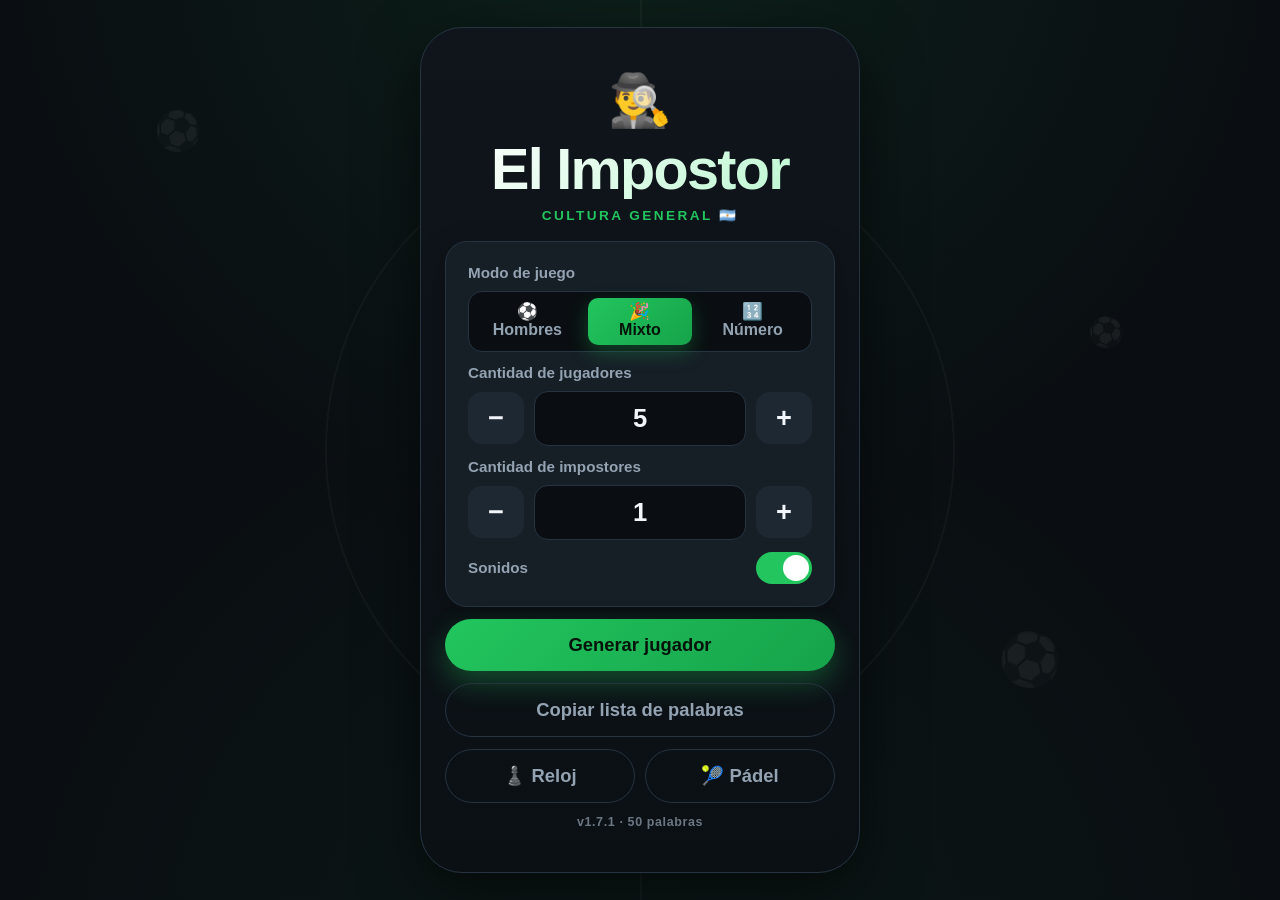
==== index.html @ e88c12c3 "Pádel: partido normal sin opciones, se decide al cerrar cada set Se sacan las opciones de la configu" ====
<!DOCTYPE html>
<html lang="es">
<head>
  <meta charset="UTF-8" />
  <!-- viewport-fit=cover para aprovechar toda la pantalla en iPhone (notch) -->
  <meta name="viewport" content="width=device-width, initial-scale=1.0, maximum-scale=1.0, user-scalable=no, viewport-fit=cover" />
  <meta name="theme-color" content="#0a0e12" />
  <meta name="apple-mobile-web-app-capable" content="yes" />
  <meta name="apple-mobile-web-app-status-bar-style" content="black-translucent" />
  <title>El Impostor 🕵️‍♂️ · Fútbol, Mixto o Número</title>
  <link rel="stylesheet" href="styles.css?v=1.7.1" />
</head>
<body>
  <!-- Fondo decorativo sutil de fútbol (líneas de cancha + pelotas) -->
  <div class="pitch-bg" aria-hidden="true">
    <div class="pitch-circle"></div>
    <div class="pitch-line"></div>
    <span class="ball b1">⚽</span>
    <span class="ball b2">⚽</span>
    <span class="ball b3">⚽</span>
  </div>

  <!-- Marco tipo app de celular -->
  <main class="phone">

    <!-- ============ PANTALLA 1: CONFIGURACIÓN ============ -->
    <section class="screen is-active" id="screen-config" aria-label="Configuración">
      <div class="brand">
        <div class="brand-emoji">🕵️‍♂️</div>
        <h1 class="title">El Impostor</h1>
        <p class="subtitle" id="app-subtitle">Cultura general 🇦🇷</p>
      </div>

      <div class="card config-card">
        <div class="field">
          <span class="field-label">Modo de juego</span>
          <div class="segmented mode-seg" role="tablist" aria-label="Modo de juego">
            <button type="button" class="seg-btn" role="tab" data-modo="hombres"><span class="seg-ico">⚽</span>Hombres</button>
            <button type="button" class="seg-btn" role="tab" data-modo="mixto"><span class="seg-ico">🎉</span>Mixto</button>
            <button type="button" class="seg-btn" role="tab" data-modo="numero"><span class="seg-ico">🔢</span>Número</button>
          </div>
        </div>

        <label class="field">
          <span class="field-label">Cantidad de jugadores</span>
          <div class="stepper">
            <button type="button" class="step-btn" data-step="players" data-dir="-1" aria-label="Menos jugadores">−</button>
            <input type="number" id="inp-players" value="5" min="2" max="20" inputmode="numeric" readonly />
            <button type="button" class="step-btn" data-step="players" data-dir="1" aria-label="Más jugadores">+</button>
          </div>
        </label>

        <label class="field" id="field-impostors">
          <span class="field-label">Cantidad de impostores</span>
          <div class="stepper">
            <button type="button" class="step-btn" data-step="impostors" data-dir="-1" aria-label="Menos impostores">−</button>
            <input type="number" id="inp-impostors" value="1" min="1" max="19" inputmode="numeric" readonly />
            <button type="button" class="step-btn" data-step="impostors" data-dir="1" aria-label="Más impostores">+</button>
          </div>
        </label>

        <!-- sólo en modo Número: hasta qué número se sortea -->
        <div class="field" id="field-rango" hidden>
          <span class="field-label">Número entre 1 y…</span>
          <div class="segmented rango-presets" role="group" aria-label="Número máximo">
            <button type="button" class="seg-btn" data-rango="10">10</button>
            <button type="button" class="seg-btn" data-rango="50">50</button>
            <button type="button" class="seg-btn" data-rango="100">100</button>
            <button type="button" class="seg-btn" data-rango="1000">1000</button>
          </div>
        </div>

        <label class="toggle-row">
          <span class="field-label">Sonidos</span>
          <input type="checkbox" id="inp-sound" class="toggle" checked />
          <span class="toggle-track" aria-hidden="true"></span>
        </label>

        <p class="hint" id="config-hint"></p>
      </div>

      <button class="btn btn-primary" id="btn-generate">Generar jugador</button>
      <button class="btn btn-ghost" id="btn-copy">Copiar lista de jugadores</button>
      <div class="extras-row">
        <button class="btn btn-ghost" id="btn-open-clock">♟️ Reloj</button>
        <button class="btn btn-ghost" id="btn-open-padel">🎾 Pádel</button>
      </div>

      <p class="version" id="app-version">v0.0.0</p>
    </section>

    <!-- ============ PANTALLA 2: PASAR EL CELULAR ============ -->
    <section class="screen" id="screen-handoff" aria-label="Pasar el celular">
      <p class="counter" id="counter">Jugador 1 de 5</p>
      <div class="card handoff-card">
        <div class="handoff-emoji">📲</div>
        <h2 class="handoff-title">Pasale el celu a este jugador</h2>
        <p class="handoff-sub">Cuando lo tengas en la mano, mirá tu rol en privado.</p>
      </div>
      <button class="btn btn-primary" id="btn-reveal">Ver mi rol</button>
    </section>

    <!-- ============ PANTALLA 3: REVELACIÓN DEL ROL ============ -->
    <section class="screen" id="screen-reveal" aria-label="Tu rol">
      <p class="counter" id="counter-reveal">Jugador 1 de 5</p>

      <!-- Tarjeta normal: muestra el futbolista en grande -->
      <div class="card reveal-card reveal-player" id="reveal-player">
        <p class="reveal-eyebrow" id="reveal-eyebrow">Tu palabra es</p>
        <p class="player-name" id="player-name">—</p>
        <p class="reveal-foot">Memorizalo y no lo digas en voz alta.</p>
      </div>

      <!-- Tarjeta impostor -->
      <div class="card reveal-card reveal-impostor" id="reveal-impostor" hidden>
        <p class="impostor-emoji">🤫</p>
        <p class="impostor-text">Sos el impostor</p>
        <p class="reveal-foot">Disimulá. Nadie debe darse cuenta.</p>
      </div>

      <button class="btn btn-primary" id="btn-next">Siguiente jugador</button>
    </section>

    <!-- ============ PANTALLA 4: FINAL ============ -->
    <section class="screen" id="screen-final" aria-label="Fin del reparto">
      <div class="card final-card">
        <div class="final-emoji">🎉⚽</div>
        <h2 class="final-title">Todos recibieron su rol.<br />¡Empieza el juego!</h2>
      </div>
      <button class="btn btn-primary" id="btn-newgame">Nueva partida</button>
      <button class="btn btn-ghost" id="btn-back-config">Cambiar configuración</button>

      <p class="version">v0.0.0</p>
    </section>

    <!-- ============ MODO NÚMERO · A: QUIÉN ADIVINA ============ -->
    <section class="screen" id="screen-num-hide" aria-label="Quién adivina">
      <p class="counter" id="num-round">Ronda 1</p>
      <div class="card handoff-card">
        <div class="handoff-emoji">🙈</div>
        <p class="handoff-sub">Adivina</p>
        <h2 class="handoff-title num-who" id="num-who">Jugador 1</h2>
        <p class="handoff-sub">No tiene que mirar la pantalla. El resto, tocá «Mostrar número».</p>
      </div>
      <button class="btn btn-primary" id="btn-num-show">Mostrar número</button>
    </section>

    <!-- ============ MODO NÚMERO · B: EL NÚMERO (para todos menos el que adivina) ============ -->
    <section class="screen" id="screen-num-show" aria-label="El número">
      <p class="counter" id="num-who-show">🙈 Jugador 1 no mira</p>
      <div class="card reveal-card">
        <p class="reveal-eyebrow">El número es</p>
        <p class="player-name num-value" id="num-value">—</p>
        <p class="reveal-foot">Memorícenlo y pásenle el celu al que adivina.</p>
      </div>
      <button class="btn btn-primary" id="btn-num-hide">Ocultar y adivinar</button>
    </section>

    <!-- ============ MODO NÚMERO · C: ADIVINAR ============ -->
    <section class="screen" id="screen-num-guess" aria-label="Adiviná el número">
      <p class="counter" id="num-who-guess">Jugador 1</p>
      <div class="card guess-card">
        <h2 class="handoff-title">¿Qué número es?</h2>
        <p class="handoff-sub" id="num-range">Entre 1 y 100</p>
        <form class="guess-form" id="num-form" autocomplete="off" novalidate>
          <input type="number" id="inp-guess" class="guess-input" inputmode="numeric" min="1" max="100" placeholder="?" />
          <button type="submit" class="btn btn-primary" id="btn-guess">Probar</button>
        </form>
        <p class="guess-feedback" id="num-feedback"></p>
        <p class="guess-tries" id="num-tries">Intentos: 0</p>
      </div>
      <button class="btn btn-ghost" id="btn-num-again">Otra ronda</button>
      <button class="btn btn-ghost" id="btn-num-config">Cambiar configuración</button>
    </section>

    <!-- ============ PANTALLA 5: CONFIG DEL RELOJ DE AJEDREZ ============ -->
    <section class="screen" id="screen-clock-config" aria-label="Configurar reloj de ajedrez">
      <div class="brand">
        <div class="brand-emoji">♟️</div>
        <h1 class="title">Reloj</h1>
        <p class="subtitle">Reloj de ajedrez</p>
      </div>

      <div class="card config-card">
        <label class="field">
          <span class="field-label">Minutos por jugador</span>
          <div class="stepper">
            <button type="button" class="step-btn" data-step="minutes" data-dir="-1" aria-label="Menos minutos">−</button>
            <input type="number" id="inp-minutes" value="5" min="1" max="60" inputmode="numeric" readonly />
            <button type="button" class="step-btn" data-step="minutes" data-dir="1" aria-label="Más minutos">+</button>
          </div>
        </label>

        <div class="field">
          <span class="field-label">Rápidos</span>
          <div class="segmented clock-presets" role="group" aria-label="Minutos rápidos">
            <button type="button" class="seg-btn" data-preset="1">1'</button>
            <button type="button" class="seg-btn" data-preset="3">3'</button>
            <button type="button" class="seg-btn" data-preset="5">5'</button>
            <button type="button" class="seg-btn" data-preset="10">10'</button>
          </div>
        </div>
      </div>

      <button class="btn btn-primary" id="btn-clock-start">Empezar</button>
      <button class="btn btn-ghost" id="btn-clock-back">Volver</button>
    </section>

    <!-- ============ PANTALLA 6: RELOJ DE AJEDREZ EN JUEGO ============ -->
    <section class="screen" id="screen-clock" aria-label="Reloj de ajedrez">
      <div class="clock-wrap">
        <!-- mitad superior: rotada 180° para el jugador de enfrente -->
        <button type="button" class="clock-half clock-top" id="clock-top">
          <span class="clock-time" id="time-top">5:00</span>
          <span class="clock-tap">Tocá para pasar el turno</span>
        </button>

        <div class="clock-controls">
          <button type="button" class="clock-ctrl" id="clock-pause" aria-label="Pausar / reanudar">⏸</button>
          <button type="button" class="clock-ctrl" id="clock-reset" aria-label="Reiniciar">↺</button>
          <button type="button" class="clock-ctrl" id="clock-exit" aria-label="Salir">✕</button>
        </div>

        <!-- mitad inferior: jugador de este lado -->
        <button type="button" class="clock-half clock-bottom" id="clock-bottom">
          <span class="clock-time" id="time-bottom">5:00</span>
          <span class="clock-tap">Tocá para pasar el turno</span>
        </button>
      </div>
    </section>

    <!-- ============ PÁDEL · CONFIGURACIÓN ============ -->
    <section class="screen" id="screen-padel-config" aria-label="Configurar partido de pádel">
      <div class="brand">
        <div class="brand-emoji">🎾</div>
        <h1 class="title">Pádel</h1>
        <p class="subtitle">Contador</p>
      </div>

      <div class="card config-card">
        <div class="field">
          <span class="field-label">Equipos</span>
          <div class="padel-nombres">
            <input type="text" id="padel-nombre-a" class="text-input team-a" maxlength="18" placeholder="Equipo A" autocomplete="off" />
            <input type="text" id="padel-nombre-b" class="text-input team-b" maxlength="18" placeholder="Equipo B" autocomplete="off" />
          </div>
        </div>

        <p class="padel-reglas-txt">40-40 es iguales, después ventaja y game. Al terminar cada set elegís si siguen jugando.</p>
      </div>

      <button class="btn btn-primary" id="btn-padel-continuar" hidden>Continuar partido</button>
      <button class="btn btn-primary" id="btn-padel-empezar">Empezar partido</button>
      <button class="btn btn-ghost" id="btn-padel-volver">Volver</button>
    </section>

    <!-- ============ PÁDEL · TABLERO (tocar una mitad = punto de ese equipo) ============ -->
    <section class="screen" id="screen-padel" aria-label="Tablero de pádel">
      <div class="padel-wrap">
        <button type="button" class="padel-half team-a" id="padel-half-a">
          <span class="padel-name" id="padel-name-a">Equipo A</span>
          <span class="padel-pts" id="padel-pts-a">0</span>
          <span class="padel-meta">Games <b id="padel-games-a">0</b> · Sets <b id="padel-sets-a">0</b></span>
        </button>

        <div class="padel-band">
          <div class="padel-info">
            <span class="padel-historial" id="padel-historial"></span>
            <span class="padel-sub"><span class="padel-etiqueta" id="padel-etiqueta"></span><span class="padel-conexion" id="padel-conexion">📡 conectando…</span></span>
          </div>
          <div class="padel-controls">
            <button type="button" class="clock-ctrl" id="padel-deshacer" aria-label="Deshacer último punto">↺</button>
            <button type="button" class="clock-ctrl" id="padel-links" aria-label="Links para marcar desde otro celular">🔗</button>
            <button type="button" class="clock-ctrl" id="padel-salir" aria-label="Salir">✕</button>
          </div>
        </div>

        <button type="button" class="padel-half team-b" id="padel-half-b">
          <span class="padel-name" id="padel-name-b">Equipo B</span>
          <span class="padel-pts" id="padel-pts-b">0</span>
          <span class="padel-meta">Games <b id="padel-games-b">0</b> · Sets <b id="padel-sets-b">0</b></span>
        </button>

        <!-- fin de set (¿seguir o terminar?) y partido terminado -->
        <div class="padel-fin" id="padel-fin" hidden>
          <div class="card padel-fin-card">
            <p class="final-emoji" id="padel-fin-emoji">🎾</p>
            <h2 class="final-title" id="padel-fin-titulo">Set para Equipo A</h2>
            <p class="padel-fin-sets" id="padel-fin-sets"></p>
            <p class="padel-fin-total" id="padel-fin-total"></p>
          </div>
          <button class="btn btn-primary" id="btn-padel-seguir">Seguir jugando</button>
          <button class="btn btn-ghost" id="btn-padel-terminar">Terminar partido</button>
          <button class="btn btn-primary" id="btn-padel-nuevo">Nuevo partido</button>
          <button type="button" class="link-btn" id="btn-padel-fin-deshacer">↺ Deshacer</button>
        </div>
      </div>
    </section>

    <!-- ============ PÁDEL · LINKS PARA MARCAR DESDE OTRO CELULAR ============ -->
    <section class="screen" id="screen-padel-links" aria-label="Links para marcar">
      <div class="brand">
        <h2 class="handoff-title">Marcar desde otro celu</h2>
        <p class="handoff-sub">Pasale a cada equipo su link (o que escanee el QR). Desde ahí suma puntos para su equipo.</p>
      </div>
      <div class="padel-qrs">
        <div class="card padel-qr-card team-a">
          <p class="padel-qr-name" id="padel-qr-name-a">Equipo A</p>
          <div class="padel-qr" id="padel-qr-a"></div>
          <button class="btn btn-ghost padel-share" data-equipo="a">Enviar link</button>
        </div>
        <div class="card padel-qr-card team-b">
          <p class="padel-qr-name" id="padel-qr-name-b">Equipo B</p>
          <div class="padel-qr" id="padel-qr-b"></div>
          <button class="btn btn-ghost padel-share" data-equipo="b">Enviar link</button>
        </div>
      </div>
      <p class="hint" id="padel-links-aviso"></p>
      <button class="btn btn-primary" id="btn-padel-links-volver">Volver al tablero</button>
    </section>

    <!-- ============ PÁDEL · CONTROL (el celular que abre el link) ============ -->
    <section class="screen" id="screen-padel-remote" aria-label="Marcar puntos">
      <div class="padel-remote-top">
        <p class="padel-estado" id="padel-remote-estado">Conectando…</p>
        <button type="button" class="link-btn" id="padel-remote-salir">Salir</button>
      </div>

      <div class="card padel-mini">
        <div class="padel-mini-row team-a" id="padel-mini-a">
          <span class="padel-mini-name" id="padel-mini-name-a">Equipo A</span>
          <span class="padel-mini-sets" id="padel-mini-sets-a"></span>
          <span class="padel-mini-games" id="padel-mini-games-a">0</span>
          <span class="padel-mini-pts" id="padel-mini-pts-a">0</span>
        </div>
        <div class="padel-mini-row team-b" id="padel-mini-b">
          <span class="padel-mini-name" id="padel-mini-name-b">Equipo B</span>
          <span class="padel-mini-sets" id="padel-mini-sets-b"></span>
          <span class="padel-mini-games" id="padel-mini-games-b">0</span>
          <span class="padel-mini-pts" id="padel-mini-pts-b">0</span>
        </div>
        <p class="padel-etiqueta" id="padel-remote-etiqueta"></p>
      </div>

      <button type="button" class="padel-boton" id="padel-remote-punto" disabled>
        <span class="padel-boton-mas">+1</span>
        <span class="padel-boton-txt">Punto para <b id="padel-remote-equipo">Equipo A</b></span>
      </button>
      <button class="btn btn-ghost" id="padel-remote-deshacer" disabled>↺ Deshacer mi punto</button>
    </section>

  </main>

  <script src="script.js?v=1.7.1" defer></script>
  <script src="padel-reglas.js?v=1.7.1" defer></script>
  <script src="padel.js?v=1.7.1" defer></script>
</body>
</html>
---- styles.css ----
/* ===================================================================
   El Impostor · Fútbol — Estilos
   Tema oscuro moderno, mobile-first, con onda de app de iPhone.
   =================================================================== */

/* ---------- Variables de diseño ---------- */
:root {
  --bg:         #0a0e12;   /* fondo general */
  --bg-2:       #0f151b;   /* fondo del "celular" */
  --card:       #161e26;   /* tarjetas */
  --card-2:     #1d2832;   /* tarjetas (hover/alt) */
  --border:     #263442;
  --text:       #f2f6fa;
  --text-soft:  #94a3b2;
  --accent:     #22c55e;   /* verde cancha */
  --accent-2:   #16a34a;
  --danger:     #ef4444;   /* impostor */
  --team-a:     #22c55e;   /* pádel: equipo A (verde) */
  --team-a-2:   #16a34a;
  --team-b:     #38bdf8;   /* pádel: equipo B (celeste) */
  --team-b-2:   #0ea5e9;
  --danger-2:   #b91c1c;
  --radius:     22px;
  --radius-sm:  14px;
  --shadow:     0 20px 60px rgba(0, 0, 0, 0.55);
  --ease:       cubic-bezier(0.22, 1, 0.36, 1); /* easing suave tipo iOS */
}

/* ---------- Reset básico ---------- */
* { margin: 0; padding: 0; box-sizing: border-box; }

html, body { height: 100%; }

/* el atributo hidden gana siempre (si no, .field{display:flex} lo pisa) */
[hidden] { display: none !important; }

body {
  font-family: -apple-system, BlinkMacSystemFont, "Segoe UI", Roboto, "Helvetica Neue", Arial, sans-serif;
  background: var(--bg);
  color: var(--text);
  display: grid;
  place-items: center;
  min-height: 100dvh;
  overflow: hidden;
  -webkit-font-smoothing: antialiased;
  -webkit-tap-highlight-color: transparent;
  user-select: none;
}

/* ===================================================================
   Fondo decorativo de fútbol (líneas de cancha + pelotas flotantes)
   =================================================================== */
.pitch-bg {
  position: fixed;
  inset: 0;
  overflow: hidden;
  z-index: 0;
  /* degradado verde muy sutil para insinuar el césped */
  background:
    radial-gradient(circle at 50% -10%, rgba(34, 197, 94, 0.10), transparent 55%),
    radial-gradient(circle at 50% 110%, rgba(34, 197, 94, 0.06), transparent 55%),
    var(--bg);
}

/* círculo central de la cancha */
.pitch-circle {
  position: absolute;
  top: 50%; left: 50%;
  width: 70vmin; height: 70vmin;
  transform: translate(-50%, -50%);
  border: 2px solid rgba(255, 255, 255, 0.035);
  border-radius: 50%;
}

/* línea de medio campo */
.pitch-line {
  position: absolute;
  top: 0; bottom: 0; left: 50%;
  width: 2px;
  background: rgba(255, 255, 255, 0.035);
}

/* pelotas decorativas que flotan suavemente */
.ball {
  position: absolute;
  font-size: 2.4rem;
  opacity: 0.06;
  filter: grayscale(0.2);
  animation: float 9s ease-in-out infinite;
}
.ball.b1 { top: 12%; left: 12%; animation-delay: 0s; }
.ball.b2 { top: 70%; left: 78%; animation-delay: 2.5s; font-size: 3.2rem; }
.ball.b3 { top: 35%; left: 85%; animation-delay: 5s; font-size: 1.8rem; }

@keyframes float {
  0%, 100% { transform: translateY(0) rotate(0deg); }
  50%      { transform: translateY(-22px) rotate(20deg); }
}

/* ===================================================================
   Marco tipo celular
   =================================================================== */
.phone {
  position: relative;
  z-index: 1;
  width: min(440px, 100vw);
  height: 100dvh;
  max-height: 920px;
  background: linear-gradient(180deg, var(--bg-2), #0b1015);
  border-radius: 0;
  padding: max(env(safe-area-inset-top), 26px) 24px max(env(safe-area-inset-bottom), 26px);
  display: flex;
  flex-direction: column;
  overflow: hidden;
}

/* En pantallas grandes el "celular" se ve flotando con marco redondeado */
@media (min-width: 480px) {
  .phone {
    height: min(880px, 94dvh);
    border-radius: 42px;
    border: 1px solid var(--border);
    box-shadow: var(--shadow);
  }
}

/* ===================================================================
   Sistema de pantallas + transiciones elegantes
   =================================================================== */
.screen {
  position: absolute;
  inset: 0;
  padding: inherit;
  display: none;
  flex-direction: column;
  gap: 18px;
  /* si el contenido no entra (iPhone SE/8), se scrollea en vez de cortarse */
  overflow-y: auto;
  overscroll-behavior: contain;
  scrollbar-width: none;
}
.screen::-webkit-scrollbar { display: none; }

/* centrado vertical con márgenes auto en vez de justify-content:center:
   cuando el contenido es más alto que la pantalla, los márgenes valen 0 y
   arranca arriba (center lo recortaba por los dos lados, sin scroll posible) */
.screen > :first-child { margin-top: auto; }
.screen > :last-child  { margin-bottom: auto; }

.screen.is-active {
  display: flex;
  animation: screen-in 0.5s var(--ease) both;
}

/* la pantalla que sale (clase temporal puesta por JS) */
.screen.is-leaving {
  display: flex;
  animation: screen-out 0.32s var(--ease) both;
  pointer-events: none;
}

@keyframes screen-in {
  from { opacity: 0; transform: translateX(34px) scale(0.98); }
  to   { opacity: 1; transform: translateX(0)    scale(1); }
}
@keyframes screen-out {
  from { opacity: 1; transform: translateX(0)     scale(1); }
  to   { opacity: 0; transform: translateX(-34px) scale(0.98); }
}

/* ===================================================================
   Tipografía y branding
   =================================================================== */
.brand { text-align: center; margin-bottom: 6px; }
.brand-emoji { font-size: 3.2rem; margin-bottom: 10px; }

.title {
  font-size: clamp(2.6rem, 11vw, 3.6rem);
  font-weight: 800;
  letter-spacing: -0.03em;
  line-height: 1;
  background: linear-gradient(135deg, #ffffff, #b7f7cd);
  -webkit-background-clip: text;
  background-clip: text;
  color: transparent;
}
.subtitle {
  margin-top: 8px;
  color: var(--accent);
  font-weight: 700;
  letter-spacing: 0.18em;
  text-transform: uppercase;
  font-size: 0.85rem;
}

/* ===================================================================
   Tarjetas
   =================================================================== */
.card {
  background: var(--card);
  border: 1px solid var(--border);
  border-radius: var(--radius);
  padding: 22px;
  box-shadow: 0 10px 30px rgba(0, 0, 0, 0.25);
}

/* ---------- Configuración ---------- */
.config-card { display: flex; flex-direction: column; gap: 18px; }

.field { display: flex; flex-direction: column; gap: 10px; }
.field-label {
  font-size: 0.95rem;
  font-weight: 600;
  color: var(--text-soft);
}

.stepper {
  display: grid;
  grid-template-columns: 56px 1fr 56px;
  gap: 10px;
  align-items: center;
}
.stepper input {
  background: var(--bg);
  border: 1px solid var(--border);
  border-radius: var(--radius-sm);
  color: var(--text);
  font-size: 1.6rem;
  font-weight: 800;
  text-align: center;
  padding: 12px 0;
  width: 100%;
  -moz-appearance: textfield;
}
.stepper input::-webkit-outer-spin-button,
.stepper input::-webkit-inner-spin-button { -webkit-appearance: none; margin: 0; }

.step-btn {
  height: 52px;
  border: none;
  border-radius: var(--radius-sm);
  background: var(--card-2);
  color: var(--text);
  font-size: 1.7rem;
  font-weight: 700;
  cursor: pointer;
  transition: transform 0.12s var(--ease), background 0.2s;
}
.step-btn:active { transform: scale(0.9); background: var(--accent); color: #04130a; }

/* ---------- Selector de modo (segmented control) ---------- */
.segmented {
  display: grid;
  grid-template-columns: 1fr 1fr;
  gap: 8px;
  background: var(--bg);
  border: 1px solid var(--border);
  border-radius: var(--radius-sm);
  padding: 6px;
}
.seg-btn {
  border: none;
  border-radius: 10px;
  background: transparent;
  color: var(--text-soft);
  font-family: inherit;
  font-size: 1rem;
  font-weight: 700;
  padding: 13px 8px;
  cursor: pointer;
  transition: transform 0.12s var(--ease), background 0.2s var(--ease), color 0.2s var(--ease);
}
.seg-btn:active { transform: scale(0.96); }
/* selector de modo con 3 opciones: emoji arriba, texto abajo para que entre en 375px */
.mode-seg { grid-template-columns: repeat(3, 1fr); }
.mode-seg .seg-btn {
  display: flex;
  flex-direction: column;
  align-items: center;
  padding: 5px 4px;
  line-height: 1.15;
}
.seg-ico { font-size: 1.05rem; line-height: 1.1; }

.seg-btn.is-selected {
  background: linear-gradient(135deg, var(--accent), var(--accent-2));
  color: #04130a;
  box-shadow: 0 8px 20px rgba(34, 197, 94, 0.28);
}

/* toggle de sonidos */
.toggle-row {
  display: flex;
  align-items: center;
  justify-content: space-between;
  position: relative;
}
.toggle { position: absolute; opacity: 0; width: 0; height: 0; }
.toggle-track {
  width: 56px; height: 32px;
  border-radius: 999px;
  background: var(--border);
  position: relative;
  transition: background 0.25s var(--ease);
}
.toggle-track::after {
  content: "";
  position: absolute;
  top: 3px; left: 3px;
  width: 26px; height: 26px;
  border-radius: 50%;
  background: #fff;
  transition: transform 0.25s var(--ease);
}
.toggle:checked + .toggle-track { background: var(--accent); }
.toggle:checked + .toggle-track::after { transform: translateX(24px); }

.hint {
  font-size: 0.85rem;
  color: var(--danger);
  min-height: 1.2em;
  text-align: center;
}
/* sin aviso no ocupa lugar: dejaba ~30 px vacíos al pie de la tarjeta */
.hint:empty { display: none; }

/* etiqueta de versión (da sensación de app cuidada) */
.version {
  text-align: center;
  font-size: 0.78rem;
  font-weight: 600;
  letter-spacing: 0.05em;
  color: var(--text-soft);
  opacity: 0.7;
}

/* ===================================================================
   Botones
   =================================================================== */
.btn {
  border: none;
  border-radius: 999px;
  padding: 18px 24px;
  font-size: 1.15rem;
  font-weight: 700;
  cursor: pointer;
  transition: transform 0.12s var(--ease), box-shadow 0.2s, opacity 0.2s;
  font-family: inherit;
}
.btn:active { transform: scale(0.96); }

.btn-primary {
  background: linear-gradient(135deg, var(--accent), var(--accent-2));
  color: #04130a;
  box-shadow: 0 12px 28px rgba(34, 197, 94, 0.32);
}
.btn-ghost {
  background: transparent;
  color: var(--text-soft);
  border: 1px solid var(--border);
}
.btn-ghost:active { background: var(--card); }

/* ===================================================================
   Pantalla: pasar el celular
   =================================================================== */
.counter {
  text-align: center;
  font-size: 1.05rem;
  font-weight: 700;
  color: var(--accent);
  letter-spacing: 0.04em;
}

.handoff-card { text-align: center; padding: 38px 24px; }
.handoff-emoji { font-size: 3.6rem; margin-bottom: 14px; animation: nudge 1.8s ease-in-out infinite; }
.handoff-title { font-size: 1.6rem; font-weight: 800; line-height: 1.15; }
.handoff-sub { margin-top: 12px; color: var(--text-soft); font-size: 1rem; }

@keyframes nudge {
  0%, 100% { transform: translateY(0); }
  50%      { transform: translateY(-8px); }
}

/* ===================================================================
   Pantalla: revelación del rol
   =================================================================== */
.reveal-card {
  text-align: center;
  padding: 44px 22px;
  /* animación de "flip" al aparecer, efecto carta */
  animation: flip-in 0.6s var(--ease) both;
}
@keyframes flip-in {
  from { opacity: 0; transform: rotateY(85deg) scale(0.92); }
  to   { opacity: 1; transform: rotateY(0)     scale(1); }
}

.reveal-eyebrow {
  color: var(--text-soft);
  text-transform: uppercase;
  letter-spacing: 0.2em;
  font-size: 0.8rem;
  font-weight: 700;
  margin-bottom: 14px;
}

/* nombre del jugador ENORME */
.player-name {
  font-size: clamp(2.4rem, 12vw, 4.4rem);
  font-weight: 900;
  line-height: 1.02;
  letter-spacing: -0.03em;
  background: linear-gradient(135deg, #ffffff, #8ef0b0);
  -webkit-background-clip: text;
  background-clip: text;
  color: transparent;
  word-break: break-word;
}

.reveal-foot { margin-top: 18px; color: var(--text-soft); font-size: 0.95rem; }

/* tarjeta impostor en rojo */
.reveal-impostor {
  background: linear-gradient(160deg, #2a1416, #1a0d0e);
  border-color: var(--danger-2);
  box-shadow: 0 14px 40px rgba(239, 68, 68, 0.22);
}
.impostor-emoji { font-size: 3.4rem; margin-bottom: 10px; }
.impostor-text {
  font-size: clamp(2.4rem, 11vw, 3.8rem);
  font-weight: 900;
  letter-spacing: -0.02em;
  color: var(--danger);
  text-shadow: 0 0 30px rgba(239, 68, 68, 0.4);
}

/* ===================================================================
   Pantalla final
   =================================================================== */
.final-card { text-align: center; padding: 44px 24px; }
.final-emoji { font-size: 3.8rem; margin-bottom: 16px; animation: pop 0.6s var(--ease) both; }
.final-title { font-size: 1.7rem; font-weight: 800; line-height: 1.25; }

@keyframes pop {
  0%   { transform: scale(0.4); opacity: 0; }
  70%  { transform: scale(1.12); }
  100% { transform: scale(1); opacity: 1; }
}

/* mensaje flotante de "copiado" */
.toast {
  position: fixed;
  left: 50%;
  bottom: max(env(safe-area-inset-bottom), 30px);
  transform: translateX(-50%) translateY(20px);
  background: var(--accent);
  color: #04130a;
  font-weight: 700;
  padding: 12px 22px;
  border-radius: 999px;
  opacity: 0;
  pointer-events: none;
  transition: opacity 0.25s var(--ease), transform 0.25s var(--ease);
  z-index: 10;
}
.toast.show { opacity: 1; transform: translateX(-50%) translateY(0); }

/* ===================================================================
   Modo Número
   =================================================================== */
.num-who { font-size: clamp(2rem, 10vw, 2.8rem); margin: 4px 0 2px; color: var(--accent); }
.num-value { font-size: clamp(4.4rem, 26vw, 7rem); font-variant-numeric: tabular-nums; }

.guess-card { text-align: center; padding: 30px 22px; }
.guess-form {
  display: grid;
  grid-template-columns: 1fr auto;
  gap: 10px;
  margin-top: 20px;
}
.guess-input {
  min-width: 0;
  background: var(--bg);
  border: 1px solid var(--border);
  border-radius: var(--radius-sm);
  color: var(--text);
  font-family: inherit;
  font-size: 1.8rem;
  font-weight: 800;
  text-align: center;
  padding: 10px 0;
  -moz-appearance: textfield;
  -webkit-user-select: text;   /* el body tiene user-select:none; iOS no deja tipear sin esto */
  user-select: text;
}
.guess-input::-webkit-outer-spin-button,
.guess-input::-webkit-inner-spin-button { -webkit-appearance: none; margin: 0; }
.guess-input:focus { outline: none; border-color: var(--accent); }
.guess-input:disabled { opacity: 0.5; }
.guess-form .btn { padding: 14px 22px; }
.guess-form .btn:disabled { opacity: 0.5; }

.guess-feedback { margin-top: 16px; min-height: 1.4em; font-size: 1.3rem; font-weight: 800; }
.guess-feedback.is-ok { color: var(--accent); }
.guess-feedback.is-err { color: var(--danger); font-size: 0.95rem; font-weight: 600; }
.guess-tries { margin-top: 6px; color: var(--text-soft); font-size: 0.9rem; font-weight: 600; }

/* ===================================================================
   Reloj de ajedrez
   =================================================================== */

/* presets rápidos: 4 columnas en vez de 2 */
.clock-presets, .rango-presets { grid-template-columns: repeat(4, 1fr); }

/* la pantalla del reloj ocupa todo el alto, sin padding */
#screen-clock {
  padding: 0;
  justify-content: stretch;
  gap: 0;
  overflow: hidden;   /* zona de toques: nunca debe scrollear */
}

.clock-wrap {
  position: relative;
  width: 100%;
  height: 100%;
  display: flex;
  flex-direction: column;
}

/* cada mitad es una zona tocable enorme */
.clock-half {
  flex: 1 1 0;
  display: flex;
  flex-direction: column;
  align-items: center;
  justify-content: center;
  gap: 10px;
  border: none;
  cursor: pointer;
  color: var(--text);
  font-family: inherit;
  background: var(--card);
  transition: background 0.2s var(--ease), opacity 0.2s var(--ease);
  opacity: 0.55;   /* atenuada cuando NO es su turno */
}

/* la mitad de arriba se lee al revés (jugador de enfrente) */
.clock-top { transform: rotate(180deg); border-bottom: 1px solid var(--border); }
.clock-bottom { border-top: 1px solid var(--border); }

/* mitad activa: iluminada en verde */
.clock-half.is-active {
  opacity: 1;
  background: linear-gradient(160deg, #12351f, #0d2417);
}

/* poco tiempo: en rojo y parpadeando */
.clock-half.is-low {
  background: linear-gradient(160deg, #2a1416, #1a0d0e);
  animation: clock-blink 1s steps(2, start) infinite;
}
.clock-half.is-low .clock-time { color: var(--danger); }

/* bandera caída: perdió */
.clock-half.is-flag {
  opacity: 1;
  background: linear-gradient(160deg, #3a0f13, #200a0c);
}
.clock-half.is-flag .clock-time { color: var(--danger); }
.clock-half.is-flag .clock-tap { visibility: hidden; position: relative; }
.clock-half.is-flag .clock-tap::after {
  content: "⚑ Se acabó el tiempo";
  visibility: visible;
  position: absolute;
  left: 0; right: 0;
}

@keyframes clock-blink {
  50% { filter: brightness(1.35); }
}

.clock-time {
  font-size: clamp(3.6rem, 20vw, 6rem);
  font-weight: 900;
  letter-spacing: -0.03em;
  font-variant-numeric: tabular-nums;
  line-height: 1;
}
.clock-tap {
  font-size: 0.9rem;
  font-weight: 600;
  color: var(--text-soft);
  letter-spacing: 0.02em;
}

/* controles centrales (pausa / reset / salir) */
.clock-controls {
  position: absolute;
  top: 50%; left: 50%;
  transform: translate(-50%, -50%);
  display: flex;
  gap: 12px;
  z-index: 2;
}
.clock-ctrl {
  width: 52px; height: 52px;
  border-radius: 50%;
  border: 1px solid var(--border);
  background: var(--bg-2);
  color: var(--text);
  font-size: 1.3rem;
  cursor: pointer;
  display: grid;
  place-items: center;
  box-shadow: 0 8px 22px rgba(0, 0, 0, 0.5);
  transition: transform 0.12s var(--ease), background 0.2s;
}
.clock-ctrl:active { transform: scale(0.9); background: var(--accent); color: #04130a; }

/* ===================================================================
   Pantallas bajas (iPhone SE/8, o cualquier iPhone dentro de Safari con
   las barras a la vista): se compactan SÓLO las dos configuraciones
   (Impostor y Pádel), las únicas pantallas que no entran, para que el
   botón principal se vea sin scrollear. Lo que igual no entre, se
   scrollea (ver .screen).
   =================================================================== */
@media (max-height: 900px), (min-width: 480px) {
  /* el contenido de la config mide ~844 px (~861 en escritorio, título más
     grande): con estos espacios entra en 844 px de alto y en el marco de
     escritorio, que nunca pasa de 880 px, sin scrollear */
  #screen-config,
  #screen-padel-config { gap: 12px; }
  #screen-config .config-card,
  #screen-padel-config .config-card { gap: 12px; }
  #screen-config .btn,
  #screen-padel-config .btn { padding: 15px 24px; }
}
@media (max-height: 760px) {
  #screen-config,
  #screen-padel-config {
    padding-top: max(env(safe-area-inset-top), 16px);
    padding-bottom: max(env(safe-area-inset-bottom), 16px);
  }
  #screen-config .brand,
  #screen-padel-config .brand { margin-bottom: 0; }
  #screen-config .brand-emoji,
  #screen-padel-config .brand-emoji { font-size: 2.4rem; margin-bottom: 4px; }
  #screen-config .title,
  #screen-padel-config .title { font-size: 2.4rem; }
  #screen-config .subtitle,
  #screen-padel-config .subtitle { margin-top: 6px; }
  #screen-config .config-card,
  #screen-padel-config .config-card { padding: 18px; }
  #screen-config .step-btn,
  #screen-padel-config .step-btn { height: 46px; }
  #screen-config .stepper input,
  #screen-padel-config .stepper input { padding: 8px 0; }
}
@media (max-height: 600px) {
  #screen-config .brand-emoji,
  #screen-padel-config .brand-emoji { display: none; }
  #screen-config .title,
  #screen-padel-config .title { font-size: 2rem; }
}

/* ===================================================================
   Pádel
   =================================================================== */
/* Reloj y Pádel lado a lado en la pantalla principal */
.extras-row { display: grid; grid-template-columns: 1fr 1fr; gap: 10px; }
.extras-row .btn { padding-left: 10px; padding-right: 10px; }

/* nombres de los equipos */
.padel-nombres { display: grid; grid-template-columns: 1fr 1fr; gap: 10px; }
.text-input {
  min-width: 0;
  background: var(--bg);
  border: 1px solid var(--border);
  border-radius: var(--radius-sm);
  color: var(--text);
  font-family: inherit;
  font-size: 1rem;          /* 16px: iOS no hace zoom al enfocar */
  font-weight: 700;
  padding: 13px 12px;
  -webkit-user-select: text;
  user-select: text;
}
.text-input:focus { outline: none; }
.padel-reglas-txt { color: var(--text-soft); font-size: 0.9rem; line-height: 1.4; }
.text-input.team-a:focus { border-color: var(--team-a); }
.text-input.team-b:focus { border-color: var(--team-b); }

/* ---------- Tablero ---------- */
#screen-padel { padding: 0; gap: 0; overflow: hidden; }
.padel-wrap { position: relative; height: 100%; display: flex; flex-direction: column; }

.padel-half {
  flex: 1 1 0;
  min-height: 0;
  display: flex;
  flex-direction: column;
  align-items: center;
  justify-content: center;
  gap: 6px;
  border: none;
  background: var(--card);
  color: var(--text);
  font-family: inherit;
  cursor: pointer;
  touch-action: manipulation;
}
.padel-half.team-a { padding-top: env(safe-area-inset-top); background: linear-gradient(180deg, #10291a, var(--card)); }
.padel-half.team-b { padding-bottom: env(safe-area-inset-bottom); background: linear-gradient(0deg, #0d2433, var(--card)); }
.padel-half:active { filter: brightness(1.15); }
.padel-half.is-flash { animation: padel-flash 0.45s var(--ease); }
@keyframes padel-flash {
  0%   { filter: brightness(1.8); }
  100% { filter: brightness(1); }
}

.padel-name {
  font-size: 0.95rem;
  font-weight: 800;
  letter-spacing: 0.14em;
  text-transform: uppercase;
  max-width: 90%;
  overflow: hidden;
  text-overflow: ellipsis;
  white-space: nowrap;
}
.team-a .padel-name { color: var(--team-a); }
.team-b .padel-name { color: var(--team-b); }
.padel-pts {
  font-size: clamp(5rem, 30vw, 9rem);
  font-weight: 900;
  line-height: 1;
  letter-spacing: -0.04em;
  font-variant-numeric: tabular-nums;
  min-height: 1em;
}
.padel-meta { color: var(--text-soft); font-weight: 600; font-size: 0.95rem; }
.padel-meta b { color: var(--text); font-size: 1.15rem; }

/* franja del medio: historial de sets + controles */
.padel-band {
  flex: none;
  display: flex;
  align-items: center;
  justify-content: space-between;
  gap: 10px;
  padding: 10px 14px;
  background: var(--bg-2);
  border-top: 1px solid var(--border);
  border-bottom: 1px solid var(--border);
}
.padel-info { display: flex; flex-direction: column; gap: 3px; min-width: 0; }
.padel-historial {
  display: flex;
  gap: 10px;
  font-size: 1.05rem;
  font-weight: 700;
  color: var(--text-soft);
  font-variant-numeric: tabular-nums;
  white-space: nowrap;
  overflow: hidden;
}
.padel-historial b { color: var(--text); font-weight: 900; }
.padel-sub {
  display: flex;
  gap: 8px;
  font-size: 0.78rem;
  font-weight: 700;
  white-space: nowrap;
  overflow: hidden;
}
.padel-etiqueta { color: #fbbf24; text-transform: uppercase; letter-spacing: 0.08em; }
.padel-etiqueta:empty { display: none; }
.padel-conexion { color: var(--text-soft); overflow: hidden; text-overflow: ellipsis; display: inline-flex; align-items: center; gap: 4px; }
.padel-dot { flex: none; width: 9px; height: 9px; border-radius: 50%; background: var(--border); }
.padel-dot.team-a.is-on { background: var(--team-a); }
.padel-dot.team-b.is-on { background: var(--team-b); }
.padel-controls { display: flex; gap: 8px; flex: none; }
.padel-controls .clock-ctrl { width: 46px; height: 46px; font-size: 1.15rem; }
.padel-controls .clock-ctrl:disabled { opacity: 0.35; }

/* partido terminado */
.padel-fin {
  position: absolute;
  inset: 0;
  z-index: 3;
  display: flex;
  flex-direction: column;
  justify-content: center;
  gap: 14px;
  padding: 24px;
  background: rgba(10, 14, 18, 0.92);
  -webkit-backdrop-filter: blur(6px);
  backdrop-filter: blur(6px);
}
.padel-fin-card { text-align: center; padding: 30px 22px; }
.padel-fin-sets {
  margin-top: 12px;
  font-size: 1.3rem;
  font-weight: 800;
  color: var(--text-soft);
  font-variant-numeric: tabular-nums;
}
.padel-fin-total { margin-top: 6px; color: var(--text-soft); font-size: 0.95rem; font-weight: 600; }
.padel-fin-total:empty { display: none; }
.padel-fin .link-btn { align-self: center; }

/* ---------- Links + QR ---------- */
.padel-qrs { display: grid; grid-template-columns: 1fr 1fr; gap: 12px; }
.padel-qr-card { padding: 14px; display: flex; flex-direction: column; gap: 10px; text-align: center; min-width: 0; }
.padel-qr-name {
  font-weight: 800;
  overflow: hidden;
  text-overflow: ellipsis;
  white-space: nowrap;
}
.padel-qr-card.team-a .padel-qr-name { color: var(--team-a); }
.padel-qr-card.team-b .padel-qr-name { color: var(--team-b); }
.padel-qr {
  aspect-ratio: 1;
  display: grid;
  place-items: center;
  background: #fff;
  border-radius: 12px;
  padding: 6px;
  color: #0a0e12;
  font-size: 0.8rem;
  font-weight: 600;
}
.padel-qr svg { display: block; width: 100%; height: auto; }
.padel-share { padding: 12px 8px; font-size: 0.95rem; }

/* ---------- Control (celular que abrió el link) ---------- */
.padel-remote-top { display: flex; align-items: center; justify-content: space-between; gap: 10px; }
.padel-estado { font-weight: 700; color: var(--text-soft); font-size: 0.95rem; }
.padel-estado.is-ok { color: var(--accent); }
.padel-estado.is-bad { color: var(--danger); }
.link-btn {
  background: none;
  border: none;
  color: var(--text-soft);
  font-family: inherit;
  font-size: 0.95rem;
  font-weight: 600;
  text-decoration: underline;
  padding: 6px 2px;
  cursor: pointer;
}

.padel-mini { padding: 14px 16px; display: flex; flex-direction: column; gap: 8px; }
.padel-mini-row {
  display: grid;
  grid-template-columns: minmax(0, 1fr) auto 2.2em 2.6em;
  align-items: center;
  gap: 10px;
  font-weight: 700;
  font-variant-numeric: tabular-nums;
}
.padel-mini-name { overflow: hidden; text-overflow: ellipsis; white-space: nowrap; color: var(--text-soft); }
.padel-mini-row.is-mine.team-a .padel-mini-name { color: var(--team-a); }
.padel-mini-row.is-mine.team-b .padel-mini-name { color: var(--team-b); }
.padel-mini-sets { color: var(--text-soft); letter-spacing: 0.15em; }
.padel-mini-games { text-align: center; background: var(--card-2); border-radius: 8px; padding: 2px 0; }
.padel-mini-games:empty { visibility: hidden; }
.padel-mini-pts { text-align: right; font-size: 1.4rem; font-weight: 900; }
.padel-mini .padel-etiqueta { font-size: 0.78rem; font-weight: 700; text-align: center; }

.padel-boton {
  flex: 1 1 auto;
  min-height: 180px;
  border: none;
  border-radius: var(--radius);
  background: linear-gradient(135deg, var(--team-a), var(--team-a-2));
  color: #04130a;
  font-family: inherit;
  display: flex;
  flex-direction: column;
  align-items: center;
  justify-content: center;
  gap: 6px;
  cursor: pointer;
  touch-action: manipulation;
  box-shadow: 0 14px 34px rgba(34, 197, 94, 0.3);
  transition: transform 0.12s var(--ease), opacity 0.2s;
}
.padel-boton.team-b {
  background: linear-gradient(135deg, var(--team-b), var(--team-b-2));
  color: #031522;
  box-shadow: 0 14px 34px rgba(56, 189, 248, 0.3);
}
.padel-boton:active { transform: scale(0.97); }
.padel-boton:disabled { opacity: 0.4; box-shadow: none; }
.padel-boton.is-sending { opacity: 0.75; }
.padel-boton.is-flash { animation: padel-flash 0.45s var(--ease); }
.padel-boton-mas { font-size: clamp(4rem, 22vw, 6rem); font-weight: 900; line-height: 1; }
.padel-boton-txt { font-size: 1.1rem; font-weight: 600; }
#padel-remote-deshacer:disabled { opacity: 0.4; }

/* respeta a quienes prefieren menos animaciones */
@media (prefers-reduced-motion: reduce) {
  *, *::before, *::after { animation-duration: 0.01ms !important; transition-duration: 0.01ms !important; }
}
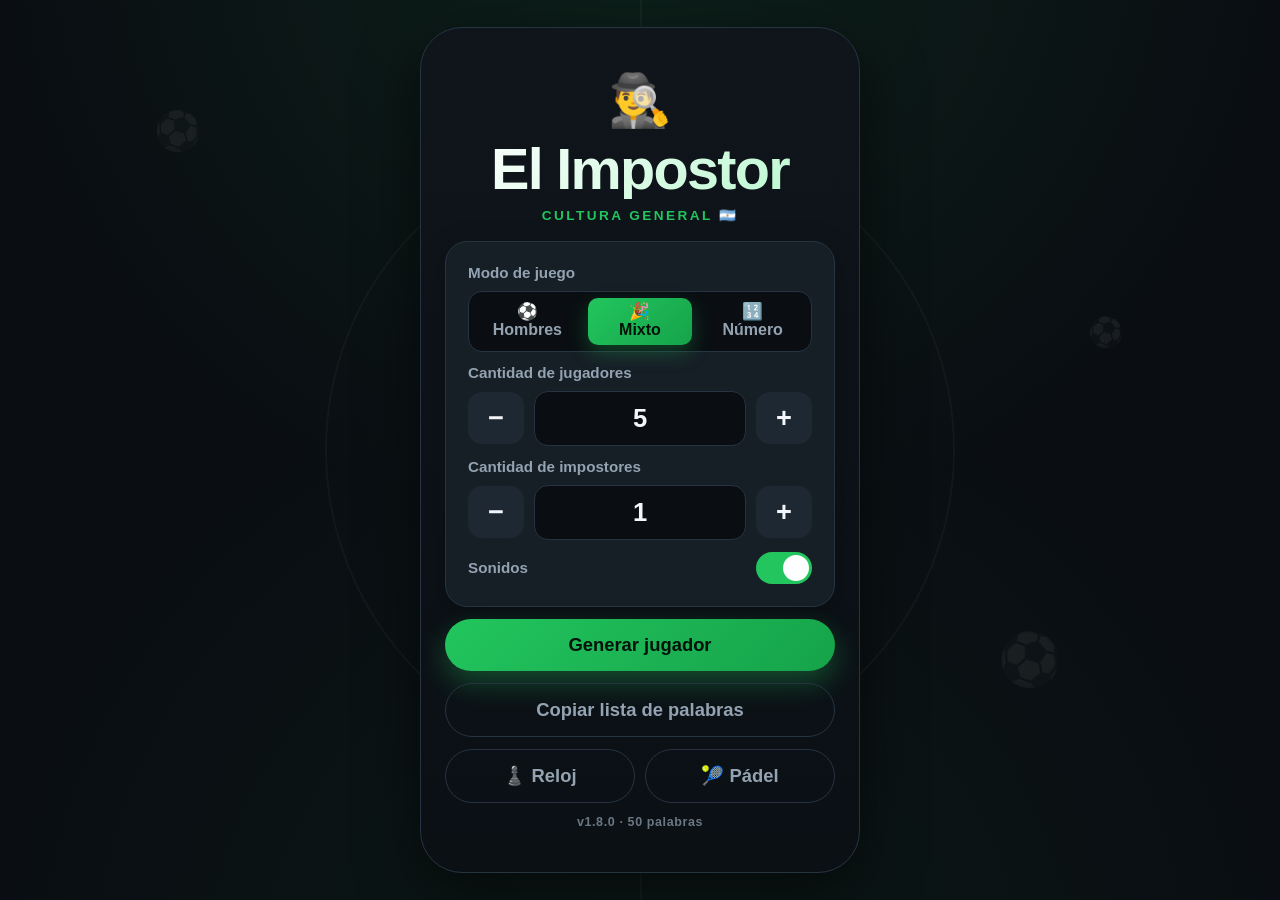
==== commit a892fa79: "Pádel: los celulares se conectan con un código de 6 números El tablero usa como sala un código aleat" ====
--- a/index.html
+++ b/index.html
@@ -8,7 +8,7 @@
   <meta name="apple-mobile-web-app-capable" content="yes" />
   <meta name="apple-mobile-web-app-status-bar-style" content="black-translucent" />
   <title>El Impostor 🕵️‍♂️ · Fútbol, Mixto o Número</title>
-  <link rel="stylesheet" href="styles.css?v=1.7.1" />
+  <link rel="stylesheet" href="styles.css?v=1.8.0" />
 </head>
 <body>
   <!-- Fondo decorativo sutil de fútbol (líneas de cancha + pelotas) -->
@@ -251,7 +251,8 @@
 
       <button class="btn btn-primary" id="btn-padel-continuar" hidden>Continuar partido</button>
       <button class="btn btn-primary" id="btn-padel-empezar">Empezar partido</button>
-      <button class="btn btn-ghost" id="btn-padel-volver">Volver</button>
+      <button class="btn btn-ghost" id="btn-padel-unirme">📲 Unirme con código</button>
+      <button type="button" class="link-btn" id="btn-padel-volver">Volver</button>
     </section>
 
     <!-- ============ PÁDEL · TABLERO (tocar una mitad = punto de ese equipo) ============ -->
@@ -298,11 +299,14 @@
     </section>
 
     <!-- ============ PÁDEL · LINKS PARA MARCAR DESDE OTRO CELULAR ============ -->
-    <section class="screen" id="screen-padel-links" aria-label="Links para marcar">
-      <div class="brand">
-        <h2 class="handoff-title">Marcar desde otro celu</h2>
-        <p class="handoff-sub">Pasale a cada equipo su link (o que escanee el QR). Desde ahí suma puntos para su equipo.</p>
-      </div>
+    <section class="screen" id="screen-padel-links" aria-label="Conectar celulares">
+      <h2 class="handoff-title padel-links-titulo">Conectar celulares</h2>
+      <div class="card padel-codigo-card">
+        <p class="reveal-eyebrow">Código del partido</p>
+        <p class="padel-codigo" id="padel-codigo">000 000</p>
+        <p class="handoff-sub">En el otro celu: 🎾 Pádel → <b>Unirme con código</b></p>
+      </div>
+      <p class="padel-o">o pasale a cada equipo su link / QR</p>
       <div class="padel-qrs">
         <div class="card padel-qr-card team-a">
           <p class="padel-qr-name" id="padel-qr-name-a">Equipo A</p>
@@ -317,6 +321,28 @@
       </div>
       <p class="hint" id="padel-links-aviso"></p>
       <button class="btn btn-primary" id="btn-padel-links-volver">Volver al tablero</button>
+    </section>
+
+    <!-- ============ PÁDEL · UNIRME CON CÓDIGO ============ -->
+    <section class="screen" id="screen-padel-join" aria-label="Unirme a un partido">
+      <div class="brand">
+        <div class="brand-emoji">📲</div>
+        <h1 class="title">Unirme</h1>
+        <p class="subtitle">Código del tablero</p>
+      </div>
+
+      <div class="card config-card">
+        <input type="text" id="padel-codigo-inp" class="text-input padel-codigo-inp" inputmode="numeric" pattern="[0-9]*" maxlength="6" placeholder="······" autocomplete="off" aria-label="Código de 6 números" />
+        <p class="padel-join-estado" id="padel-join-estado"></p>
+        <div class="padel-equipos" id="padel-join-equipos" hidden>
+          <span class="field-label">¿De qué equipo sos?</span>
+          <button type="button" class="btn padel-equipo-btn team-a" data-unir-equipo="a" id="padel-unir-a">Equipo A</button>
+          <button type="button" class="btn padel-equipo-btn team-b" data-unir-equipo="b" id="padel-unir-b">Equipo B</button>
+        </div>
+      </div>
+
+      <button class="btn btn-primary" id="btn-padel-conectar">Conectar</button>
+      <button type="button" class="link-btn" id="btn-padel-join-volver">Volver</button>
     </section>
 
     <!-- ============ PÁDEL · CONTROL (el celular que abre el link) ============ -->
@@ -351,8 +377,8 @@
 
   </main>
 
-  <script src="script.js?v=1.7.1" defer></script>
-  <script src="padel-reglas.js?v=1.7.1" defer></script>
-  <script src="padel.js?v=1.7.1" defer></script>
+  <script src="script.js?v=1.8.0" defer></script>
+  <script src="padel-reglas.js?v=1.8.0" defer></script>
+  <script src="padel.js?v=1.8.0" defer></script>
 </body>
 </html>
--- a/styles.css
+++ b/styles.css
@@ -836,6 +836,46 @@
 .padel-qr svg { display: block; width: 100%; height: auto; }
 .padel-share { padding: 12px 8px; font-size: 0.95rem; }
 
+/* ---------- Código del partido ---------- */
+.padel-links-titulo { text-align: center; }
+.padel-codigo-card { text-align: center; padding: 18px 20px; }
+.padel-codigo-card .reveal-eyebrow { margin-bottom: 6px; }
+.padel-codigo {
+  font-size: clamp(2.8rem, 15vw, 3.8rem);
+  font-weight: 900;
+  letter-spacing: 0.06em;
+  line-height: 1.05;
+  font-variant-numeric: tabular-nums;
+  -webkit-user-select: text;   /* que se pueda copiar */
+  user-select: text;
+}
+.padel-codigo-card .handoff-sub { margin-top: 8px; font-size: 0.95rem; }
+.padel-o { text-align: center; color: var(--text-soft); font-size: 0.9rem; font-weight: 600; }
+
+/* ---------- Unirme con código ---------- */
+.padel-codigo-inp {
+  font-size: 2.2rem;
+  font-weight: 900;
+  text-align: center;
+  letter-spacing: 0.3em;
+  padding: 12px 0 12px 0.3em;   /* compensa el letter-spacing del último número */
+  font-variant-numeric: tabular-nums;
+}
+.padel-codigo-inp:focus { border-color: var(--accent); }
+.padel-join-estado { text-align: center; font-weight: 700; color: var(--text-soft); }
+.padel-join-estado:empty { display: none; }
+.padel-join-estado.is-ok { color: var(--accent); }
+.padel-join-estado.is-bad { color: var(--danger); }
+.padel-equipos { display: flex; flex-direction: column; gap: 10px; }
+.padel-equipo-btn {
+  overflow: hidden;
+  text-overflow: ellipsis;
+  white-space: nowrap;
+  background: linear-gradient(135deg, var(--team-a), var(--team-a-2));
+  color: #04130a;
+}
+.padel-equipo-btn.team-b { background: linear-gradient(135deg, var(--team-b), var(--team-b-2)); color: #031522; }
+
 /* ---------- Control (celular que abrió el link) ---------- */
 .padel-remote-top { display: flex; align-items: center; justify-content: space-between; gap: 10px; }
 .padel-estado { font-weight: 700; color: var(--text-soft); font-size: 0.95rem; }
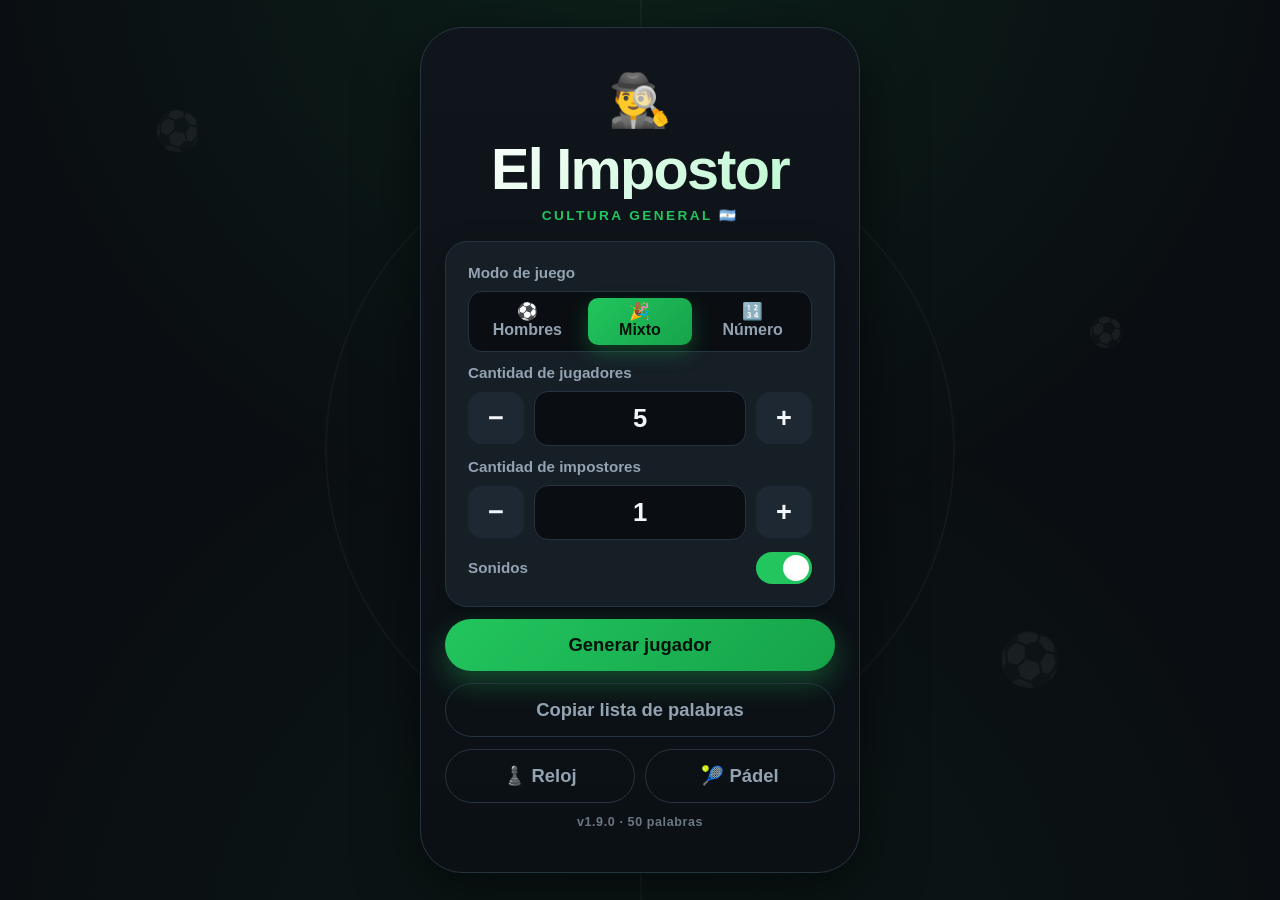
==== commit f6293cff: "Pádel: conexión por código sin Supabase (PeerJS / WebRTC) El pádel deja de usar Supabase. El código " ====
--- a/index.html
+++ b/index.html
@@ -8,7 +8,7 @@
   <meta name="apple-mobile-web-app-capable" content="yes" />
   <meta name="apple-mobile-web-app-status-bar-style" content="black-translucent" />
   <title>El Impostor 🕵️‍♂️ · Fútbol, Mixto o Número</title>
-  <link rel="stylesheet" href="styles.css?v=1.8.0" />
+  <link rel="stylesheet" href="styles.css?v=1.9.0" />
 </head>
 <body>
   <!-- Fondo decorativo sutil de fútbol (líneas de cancha + pelotas) -->
@@ -377,8 +377,8 @@
 
   </main>
 
-  <script src="script.js?v=1.8.0" defer></script>
-  <script src="padel-reglas.js?v=1.8.0" defer></script>
-  <script src="padel.js?v=1.8.0" defer></script>
+  <script src="script.js?v=1.9.0" defer></script>
+  <script src="padel-reglas.js?v=1.9.0" defer></script>
+  <script src="padel.js?v=1.9.0" defer></script>
 </body>
 </html>
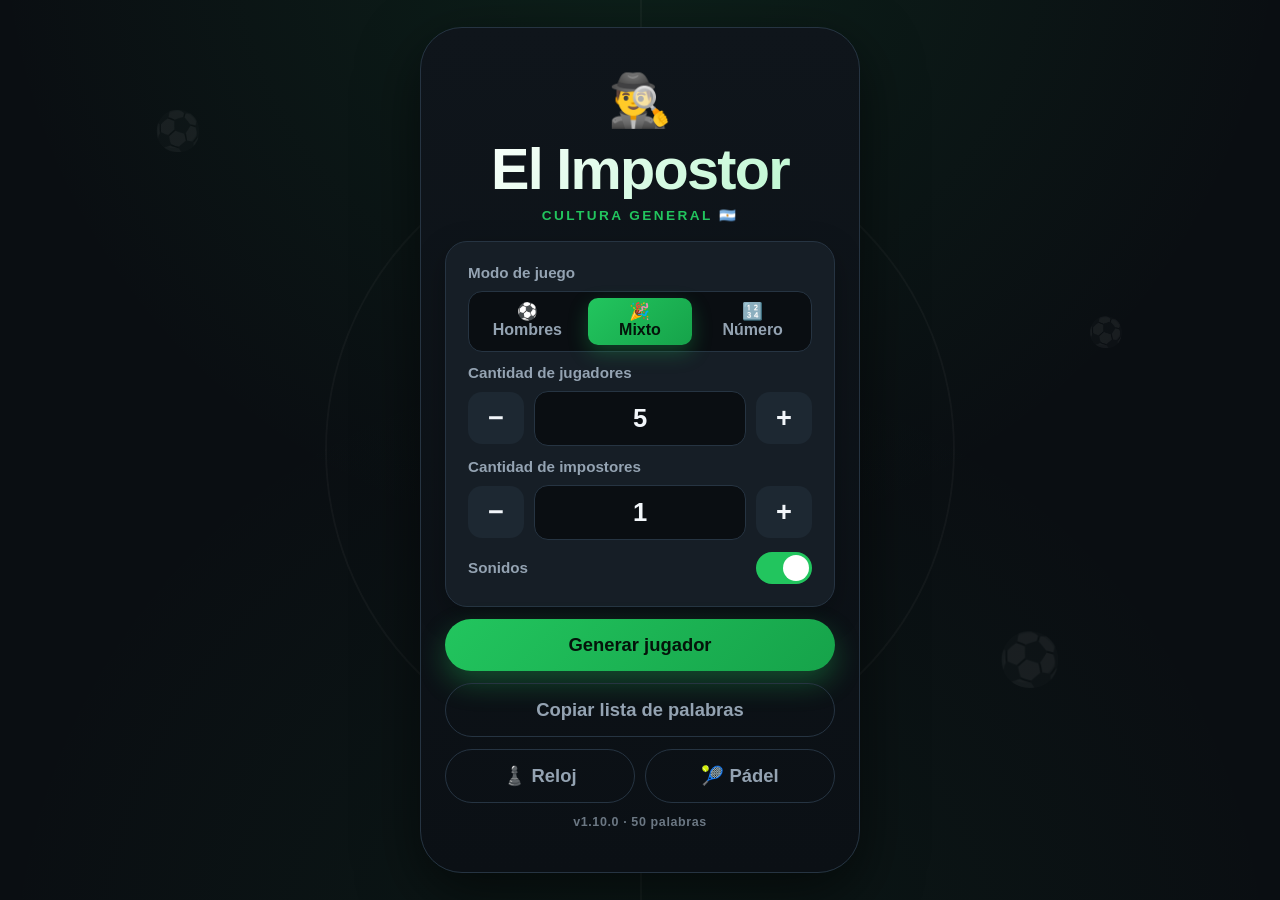
==== commit c5da76f1: "Pádel: cada celular elige marcar sólo su equipo o los dos Al unirse con el código, el celular elige " ====
--- a/index.html
+++ b/index.html
@@ -8,7 +8,7 @@
   <meta name="apple-mobile-web-app-capable" content="yes" />
   <meta name="apple-mobile-web-app-status-bar-style" content="black-translucent" />
   <title>El Impostor 🕵️‍♂️ · Fútbol, Mixto o Número</title>
-  <link rel="stylesheet" href="styles.css?v=1.9.0" />
+  <link rel="stylesheet" href="styles.css?v=1.10.0" />
 </head>
 <body>
   <!-- Fondo decorativo sutil de fútbol (líneas de cancha + pelotas) -->
@@ -335,9 +335,10 @@
         <input type="text" id="padel-codigo-inp" class="text-input padel-codigo-inp" inputmode="numeric" pattern="[0-9]*" maxlength="6" placeholder="······" autocomplete="off" aria-label="Código de 6 números" />
         <p class="padel-join-estado" id="padel-join-estado"></p>
         <div class="padel-equipos" id="padel-join-equipos" hidden>
-          <span class="field-label">¿De qué equipo sos?</span>
-          <button type="button" class="btn padel-equipo-btn team-a" data-unir-equipo="a" id="padel-unir-a">Equipo A</button>
-          <button type="button" class="btn padel-equipo-btn team-b" data-unir-equipo="b" id="padel-unir-b">Equipo B</button>
+          <span class="field-label">¿Qué vas a marcar?</span>
+          <button type="button" class="btn padel-equipo-btn team-a" id="padel-unir-a">Equipo A</button>
+          <button type="button" class="btn padel-equipo-btn team-b" id="padel-unir-b">Equipo B</button>
+          <button type="button" class="btn padel-equipo-btn ambos" id="padel-unir-ambos">Los dos equipos</button>
         </div>
       </div>
 
@@ -349,7 +350,10 @@
     <section class="screen" id="screen-padel-remote" aria-label="Marcar puntos">
       <div class="padel-remote-top">
         <p class="padel-estado" id="padel-remote-estado">Conectando…</p>
-        <button type="button" class="link-btn" id="padel-remote-salir">Salir</button>
+        <span class="padel-remote-links">
+          <button type="button" class="link-btn" id="padel-remote-cambiar">Cambiar</button>
+          <button type="button" class="link-btn" id="padel-remote-salir">Salir</button>
+        </span>
       </div>
 
       <div class="card padel-mini">
@@ -368,17 +372,24 @@
         <p class="padel-etiqueta" id="padel-remote-etiqueta"></p>
       </div>
 
-      <button type="button" class="padel-boton" id="padel-remote-punto" disabled>
-        <span class="padel-boton-mas">+1</span>
-        <span class="padel-boton-txt">Punto para <b id="padel-remote-equipo">Equipo A</b></span>
-      </button>
+      <!-- botón gigante de mi equipo, o uno por equipo si marca los dos -->
+      <div class="padel-botones">
+        <button type="button" class="padel-boton team-a" id="padel-remote-punto-a" disabled>
+          <span class="padel-boton-mas">+1</span>
+          <span class="padel-boton-txt">Punto para <b id="padel-remote-equipo-a">Equipo A</b></span>
+        </button>
+        <button type="button" class="padel-boton team-b" id="padel-remote-punto-b" disabled>
+          <span class="padel-boton-mas">+1</span>
+          <span class="padel-boton-txt">Punto para <b id="padel-remote-equipo-b">Equipo B</b></span>
+        </button>
+      </div>
       <button class="btn btn-ghost" id="padel-remote-deshacer" disabled>↺ Deshacer mi punto</button>
     </section>
 
   </main>
 
-  <script src="script.js?v=1.9.0" defer></script>
-  <script src="padel-reglas.js?v=1.9.0" defer></script>
-  <script src="padel.js?v=1.9.0" defer></script>
+  <script src="script.js?v=1.10.0" defer></script>
+  <script src="padel-reglas.js?v=1.10.0" defer></script>
+  <script src="padel.js?v=1.10.0" defer></script>
 </body>
 </html>
--- a/styles.css
+++ b/styles.css
@@ -875,9 +875,11 @@
   color: #04130a;
 }
 .padel-equipo-btn.team-b { background: linear-gradient(135deg, var(--team-b), var(--team-b-2)); color: #031522; }
+.padel-equipo-btn.ambos { background: linear-gradient(135deg, var(--team-a), var(--team-b)); color: #04130a; }
 
 /* ---------- Control (celular que abrió el link) ---------- */
 .padel-remote-top { display: flex; align-items: center; justify-content: space-between; gap: 10px; }
+.padel-remote-links { display: flex; gap: 14px; flex: none; }
 .padel-estado { font-weight: 700; color: var(--text-soft); font-size: 0.95rem; }
 .padel-estado.is-ok { color: var(--accent); }
 .padel-estado.is-bad { color: var(--danger); }
@@ -911,9 +913,11 @@
 .padel-mini-pts { text-align: right; font-size: 1.4rem; font-weight: 900; }
 .padel-mini .padel-etiqueta { font-size: 0.78rem; font-weight: 700; text-align: center; }
 
+/* uno o dos botones gigantes: se reparten todo el alto que queda */
+.padel-botones { flex: 1 1 auto; min-height: 0; display: flex; flex-direction: column; gap: 12px; }
 .padel-boton {
-  flex: 1 1 auto;
-  min-height: 180px;
+  flex: 1 1 0;
+  min-height: 120px;
   border: none;
   border-radius: var(--radius);
   background: linear-gradient(135deg, var(--team-a), var(--team-a-2));
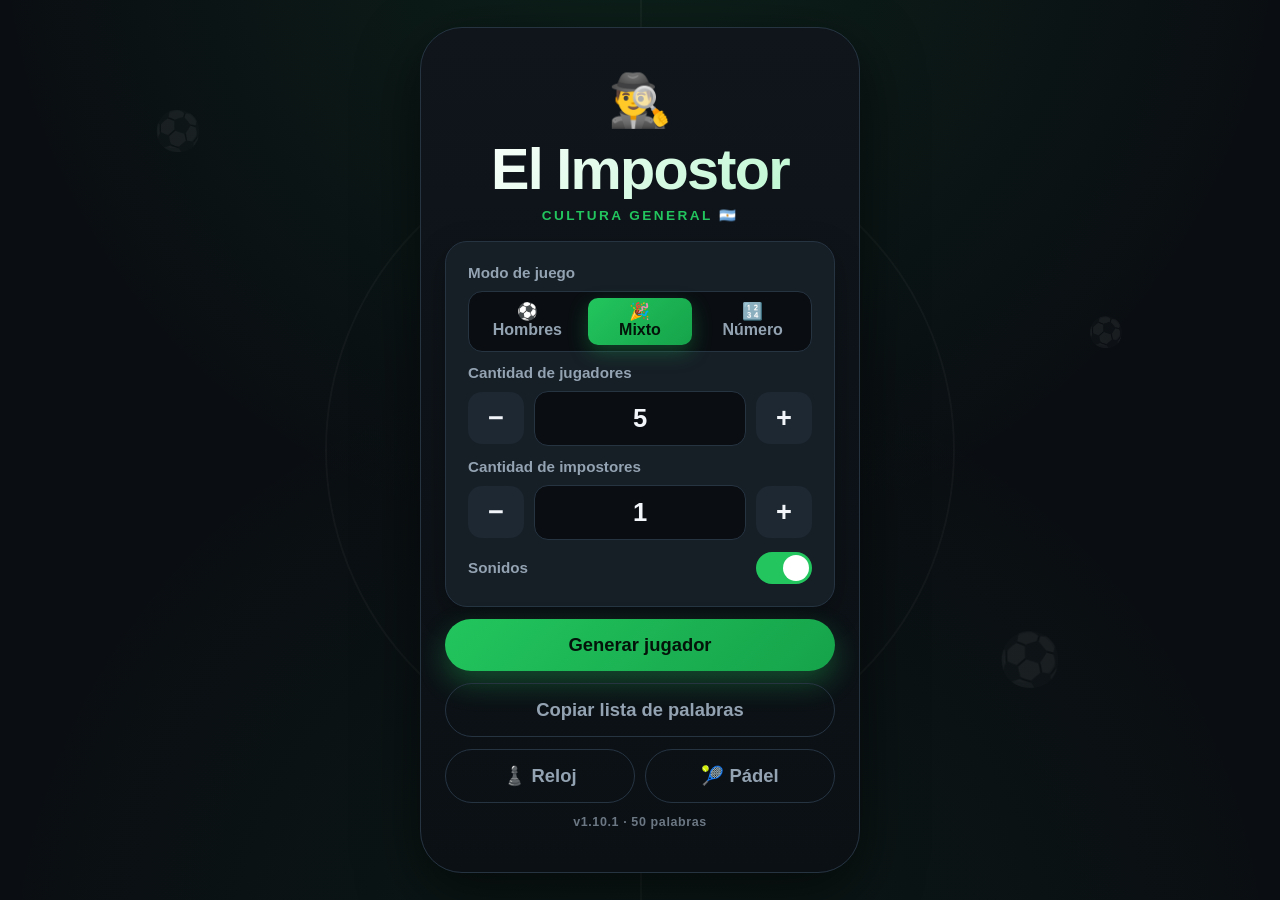
==== commit f3cc4ce0: "Pádel: "Unirme" ya no queda colgado y games grandes en el tablero Unirme se quedaba para siempre en " ====
--- a/index.html
+++ b/index.html
@@ -8,7 +8,7 @@
   <meta name="apple-mobile-web-app-capable" content="yes" />
   <meta name="apple-mobile-web-app-status-bar-style" content="black-translucent" />
   <title>El Impostor 🕵️‍♂️ · Fútbol, Mixto o Número</title>
-  <link rel="stylesheet" href="styles.css?v=1.10.0" />
+  <link rel="stylesheet" href="styles.css?v=1.10.1" />
 </head>
 <body>
   <!-- Fondo decorativo sutil de fútbol (líneas de cancha + pelotas) -->
@@ -261,7 +261,8 @@
         <button type="button" class="padel-half team-a" id="padel-half-a">
           <span class="padel-name" id="padel-name-a">Equipo A</span>
           <span class="padel-pts" id="padel-pts-a">0</span>
-          <span class="padel-meta">Games <b id="padel-games-a">0</b> · Sets <b id="padel-sets-a">0</b></span>
+          <span class="padel-games"><span class="padel-games-lbl">Games</span><b id="padel-games-a">0</b></span>
+          <span class="padel-meta">Sets <b id="padel-sets-a">0</b></span>
         </button>
 
         <div class="padel-band">
@@ -279,7 +280,8 @@
         <button type="button" class="padel-half team-b" id="padel-half-b">
           <span class="padel-name" id="padel-name-b">Equipo B</span>
           <span class="padel-pts" id="padel-pts-b">0</span>
-          <span class="padel-meta">Games <b id="padel-games-b">0</b> · Sets <b id="padel-sets-b">0</b></span>
+          <span class="padel-games"><span class="padel-games-lbl">Games</span><b id="padel-games-b">0</b></span>
+          <span class="padel-meta">Sets <b id="padel-sets-b">0</b></span>
         </button>
 
         <!-- fin de set (¿seguir o terminar?) y partido terminado -->
@@ -305,6 +307,7 @@
         <p class="reveal-eyebrow">Código del partido</p>
         <p class="padel-codigo" id="padel-codigo">000 000</p>
         <p class="handoff-sub">En el otro celu: 🎾 Pádel → <b>Unirme con código</b></p>
+        <p class="padel-aviso">Dejá el tablero en pantalla: si cambiás de app o de pestaña, los otros celulares no se pueden conectar.</p>
       </div>
       <p class="padel-o">o pasale a cada equipo su link / QR</p>
       <div class="padel-qrs">
@@ -388,8 +391,8 @@
 
   </main>
 
-  <script src="script.js?v=1.10.0" defer></script>
-  <script src="padel-reglas.js?v=1.10.0" defer></script>
-  <script src="padel.js?v=1.10.0" defer></script>
+  <script src="script.js?v=1.10.1" defer></script>
+  <script src="padel-reglas.js?v=1.10.1" defer></script>
+  <script src="padel.js?v=1.10.1" defer></script>
 </body>
 </html>
--- a/styles.css
+++ b/styles.css
@@ -732,16 +732,53 @@
 }
 .team-a .padel-name { color: var(--team-a); }
 .team-b .padel-name { color: var(--team-b); }
+/* Tamaños según el ancho Y el alto de la pantalla, así los puntos y los
+   games entran en la mitad de cada equipo también en celulares bajos.
+   Puntos ≈ 17% del alto; games ≈ 10% (bien grandes, pero menos que los puntos). */
 .padel-pts {
-  font-size: clamp(5rem, 30vw, 9rem);
+  font-size: clamp(3rem, min(30vw, 17vh), 9rem);
+  font-size: clamp(3rem, min(30vw, 17dvh), 9rem);
   font-weight: 900;
   line-height: 1;
   letter-spacing: -0.04em;
   font-variant-numeric: tabular-nums;
   min-height: 1em;
 }
+.padel-games {
+  display: inline-flex;
+  align-items: center;
+  gap: 12px;
+  padding: 2px 18px 2px 14px;
+  border-radius: 16px;
+  background: rgba(255, 255, 255, 0.06);
+  border: 2px solid var(--border);
+}
+.team-a .padel-games { border-color: rgba(34, 197, 94, 0.45); }
+.team-b .padel-games { border-color: rgba(56, 189, 248, 0.45); }
+.padel-games-lbl {
+  font-size: 0.85rem;
+  font-weight: 800;
+  letter-spacing: 0.14em;
+  text-transform: uppercase;
+  color: var(--text-soft);
+}
+.padel-games b {
+  font-size: clamp(1.8rem, min(18vw, 10vh), 5.5rem);
+  font-size: clamp(1.8rem, min(18vw, 10dvh), 5.5rem);
+  font-weight: 900;
+  line-height: 1.05;
+  font-variant-numeric: tabular-nums;
+  color: var(--text);
+}
 .padel-meta { color: var(--text-soft); font-weight: 600; font-size: 0.95rem; }
 .padel-meta b { color: var(--text); font-size: 1.15rem; }
+/* celular acostado: menos aire para que entren puntos y games */
+@media (max-height: 500px) {
+  .padel-half { gap: 1px; }
+  .padel-name { font-size: 0.8rem; }
+  .padel-meta { font-size: 0.8rem; }
+  .padel-meta b { font-size: 0.95rem; }
+}
 
 /* franja del medio: historial de sets + controles */
 .padel-band {
@@ -851,6 +888,7 @@
 }
 .padel-codigo-card .handoff-sub { margin-top: 8px; font-size: 0.95rem; }
 .padel-o { text-align: center; color: var(--text-soft); font-size: 0.9rem; font-weight: 600; }
+.padel-aviso { margin-top: 8px; color: #fbbf24; font-size: 0.8rem; font-weight: 600; line-height: 1.35; }
 
 /* ---------- Unirme con código ---------- */
 .padel-codigo-inp {
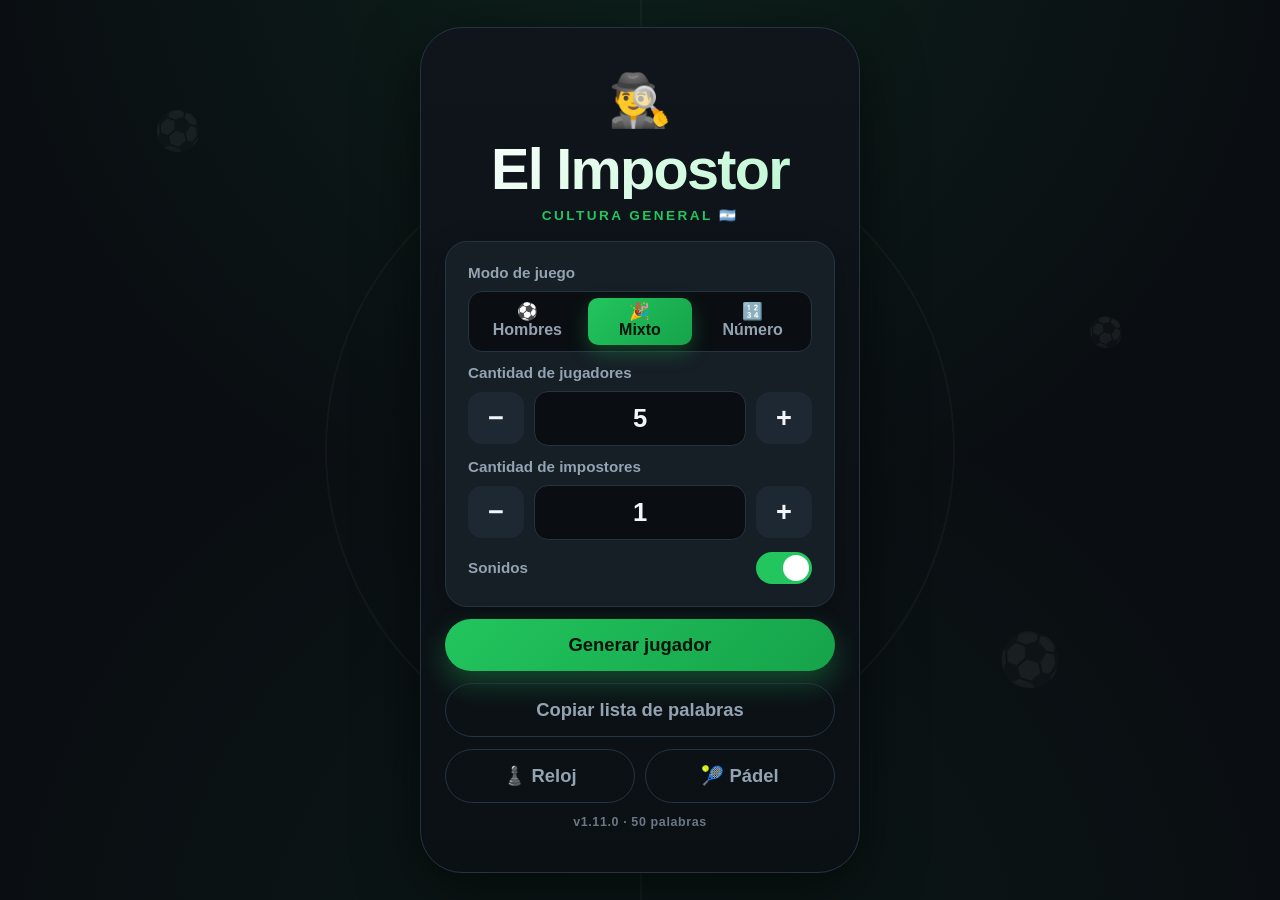
==== commit 16b7ec70: "Pádel: partidos por cancha y hora, guardados en Supabase (sin código) Para un predio de 4 canchas: c" ====
--- a/index.html
+++ b/index.html
@@ -8,7 +8,7 @@
   <meta name="apple-mobile-web-app-capable" content="yes" />
   <meta name="apple-mobile-web-app-status-bar-style" content="black-translucent" />
   <title>El Impostor 🕵️‍♂️ · Fútbol, Mixto o Número</title>
-  <link rel="stylesheet" href="styles.css?v=1.10.1" />
+  <link rel="stylesheet" href="styles.css?v=1.11.0" />
 </head>
 <body>
   <!-- Fondo decorativo sutil de fútbol (líneas de cancha + pelotas) -->
@@ -239,19 +239,37 @@
 
       <div class="card config-card">
         <div class="field">
+          <span class="field-label">Cancha</span>
+          <div class="segmented padel-canchas" role="group" aria-label="Cancha">
+            <button type="button" class="seg-btn" data-cancha="1">1</button>
+            <button type="button" class="seg-btn" data-cancha="2">2</button>
+            <button type="button" class="seg-btn" data-cancha="3">3</button>
+            <button type="button" class="seg-btn" data-cancha="4">4</button>
+          </div>
+        </div>
+
+        <div class="field">
+          <span class="field-label">Hora del turno</span>
+          <div class="stepper">
+            <button type="button" class="step-btn" id="padel-hora-menos" aria-label="Media hora antes">−</button>
+            <input type="text" id="padel-hora" value="17:00" readonly aria-label="Hora del turno" />
+            <button type="button" class="step-btn" id="padel-hora-mas" aria-label="Media hora después">+</button>
+          </div>
+        </div>
+
+        <div class="field">
           <span class="field-label">Equipos</span>
           <div class="padel-nombres">
             <input type="text" id="padel-nombre-a" class="text-input team-a" maxlength="18" placeholder="Equipo A" autocomplete="off" />
             <input type="text" id="padel-nombre-b" class="text-input team-b" maxlength="18" placeholder="Equipo B" autocomplete="off" />
           </div>
         </div>
-
-        <p class="padel-reglas-txt">40-40 es iguales, después ventaja y game. Al terminar cada set elegís si siguen jugando.</p>
-      </div>
-
-      <button class="btn btn-primary" id="btn-padel-continuar" hidden>Continuar partido</button>
-      <button class="btn btn-primary" id="btn-padel-empezar">Empezar partido</button>
-      <button class="btn btn-ghost" id="btn-padel-unirme">📲 Unirme con código</button>
+      </div>
+
+      <p class="hint" id="padel-config-aviso"></p>
+      <button class="btn btn-primary" id="btn-padel-continuar" hidden>Continuar</button>
+      <button class="btn btn-primary" id="btn-padel-empezar">Abrir tablero</button>
+      <button class="btn btn-ghost" id="btn-padel-unirme">📲 Marcar desde mi celular</button>
       <button type="button" class="link-btn" id="btn-padel-volver">Volver</button>
     </section>
 
@@ -304,12 +322,11 @@
     <section class="screen" id="screen-padel-links" aria-label="Conectar celulares">
       <h2 class="handoff-title padel-links-titulo">Conectar celulares</h2>
       <div class="card padel-codigo-card">
-        <p class="reveal-eyebrow">Código del partido</p>
-        <p class="padel-codigo" id="padel-codigo">000 000</p>
-        <p class="handoff-sub">En el otro celu: 🎾 Pádel → <b>Unirme con código</b></p>
-        <p class="padel-aviso">Dejá el tablero en pantalla: si cambiás de app o de pestaña, los otros celulares no se pueden conectar.</p>
-      </div>
-      <p class="padel-o">o pasale a cada equipo su link / QR</p>
+        <p class="reveal-eyebrow">Este partido</p>
+        <p class="padel-codigo" id="padel-codigo">Cancha 1 · 17:00</p>
+        <p class="handoff-sub">En el otro celu: 🎾 Pádel → <b>Marcar desde mi celular</b> → elegir este partido.</p>
+      </div>
+      <p class="padel-o">o que escanee el QR de su equipo</p>
       <div class="padel-qrs">
         <div class="card padel-qr-card team-a">
           <p class="padel-qr-name" id="padel-qr-name-a">Equipo A</p>
@@ -326,18 +343,22 @@
       <button class="btn btn-primary" id="btn-padel-links-volver">Volver al tablero</button>
     </section>
 
-    <!-- ============ PÁDEL · UNIRME CON CÓDIGO ============ -->
-    <section class="screen" id="screen-padel-join" aria-label="Unirme a un partido">
+    <!-- ============ PÁDEL · MARCAR DESDE MI CELULAR: ELEGIR PARTIDO ============ -->
+    <section class="screen" id="screen-padel-join" aria-label="Elegir partido">
       <div class="brand">
         <div class="brand-emoji">📲</div>
-        <h1 class="title">Unirme</h1>
-        <p class="subtitle">Código del tablero</p>
+        <h1 class="title">Marcar</h1>
+        <p class="subtitle" id="padel-join-sub">Elegí tu partido</p>
       </div>
 
       <div class="card config-card">
-        <input type="text" id="padel-codigo-inp" class="text-input padel-codigo-inp" inputmode="numeric" pattern="[0-9]*" maxlength="6" placeholder="······" autocomplete="off" aria-label="Código de 6 números" />
+        <!-- paso 1: partidos abiertos hoy -->
+        <div class="padel-lista" id="padel-lista"></div>
         <p class="padel-join-estado" id="padel-join-estado"></p>
+
+        <!-- paso 2: qué marca este celular -->
         <div class="padel-equipos" id="padel-join-equipos" hidden>
+          <p class="padel-elegido" id="padel-elegido">Cancha 1 · 17:00</p>
           <span class="field-label">¿Qué vas a marcar?</span>
           <button type="button" class="btn padel-equipo-btn team-a" id="padel-unir-a">Equipo A</button>
           <button type="button" class="btn padel-equipo-btn team-b" id="padel-unir-b">Equipo B</button>
@@ -345,11 +366,11 @@
         </div>
       </div>
 
-      <button class="btn btn-primary" id="btn-padel-conectar">Conectar</button>
+      <button class="btn btn-ghost" id="btn-padel-actualizar">↻ Actualizar</button>
       <button type="button" class="link-btn" id="btn-padel-join-volver">Volver</button>
     </section>
 
-    <!-- ============ PÁDEL · CONTROL (el celular que abre el link) ============ -->
+    <!-- ============ PÁDEL · CONTROL (celular que marca) ============ -->
     <section class="screen" id="screen-padel-remote" aria-label="Marcar puntos">
       <div class="padel-remote-top">
         <p class="padel-estado" id="padel-remote-estado">Conectando…</p>
@@ -378,12 +399,12 @@
       <!-- botón gigante de mi equipo, o uno por equipo si marca los dos -->
       <div class="padel-botones">
         <button type="button" class="padel-boton team-a" id="padel-remote-punto-a" disabled>
-          <span class="padel-boton-mas">+1</span>
-          <span class="padel-boton-txt">Punto para <b id="padel-remote-equipo-a">Equipo A</b></span>
+          <span class="padel-boton-txt">Punto para</span>
+          <span class="padel-boton-equipo" id="padel-remote-equipo-a">Equipo A</span>
         </button>
         <button type="button" class="padel-boton team-b" id="padel-remote-punto-b" disabled>
-          <span class="padel-boton-mas">+1</span>
-          <span class="padel-boton-txt">Punto para <b id="padel-remote-equipo-b">Equipo B</b></span>
+          <span class="padel-boton-txt">Punto para</span>
+          <span class="padel-boton-equipo" id="padel-remote-equipo-b">Equipo B</span>
         </button>
       </div>
       <button class="btn btn-ghost" id="padel-remote-deshacer" disabled>↺ Deshacer mi punto</button>
@@ -391,8 +412,8 @@
 
   </main>
 
-  <script src="script.js?v=1.10.1" defer></script>
-  <script src="padel-reglas.js?v=1.10.1" defer></script>
-  <script src="padel.js?v=1.10.1" defer></script>
+  <script src="script.js?v=1.11.0" defer></script>
+  <script src="padel-reglas.js?v=1.11.0" defer></script>
+  <script src="padel.js?v=1.11.0" defer></script>
 </body>
 </html>
--- a/styles.css
+++ b/styles.css
@@ -688,7 +688,9 @@
   user-select: text;
 }
 .text-input:focus { outline: none; }
-.padel-reglas-txt { color: var(--text-soft); font-size: 0.9rem; line-height: 1.4; }
+/* cancha 1-4 */
+.padel-canchas { grid-template-columns: repeat(4, 1fr); }
+.padel-canchas .seg-btn { font-size: 1.3rem; font-weight: 900; }
 .text-input.team-a:focus { border-color: var(--team-a); }
 .text-input.team-b:focus { border-color: var(--team-b); }
 
@@ -878,28 +880,42 @@
 .padel-codigo-card { text-align: center; padding: 18px 20px; }
 .padel-codigo-card .reveal-eyebrow { margin-bottom: 6px; }
 .padel-codigo {
-  font-size: clamp(2.8rem, 15vw, 3.8rem);
+  font-size: clamp(1.9rem, 9vw, 2.6rem);
   font-weight: 900;
-  letter-spacing: 0.06em;
-  line-height: 1.05;
+  line-height: 1.1;
   font-variant-numeric: tabular-nums;
-  -webkit-user-select: text;   /* que se pueda copiar */
-  user-select: text;
 }
 .padel-codigo-card .handoff-sub { margin-top: 8px; font-size: 0.95rem; }
 .padel-o { text-align: center; color: var(--text-soft); font-size: 0.9rem; font-weight: 600; }
-.padel-aviso { margin-top: 8px; color: #fbbf24; font-size: 0.8rem; font-weight: 600; line-height: 1.35; }
-
-/* ---------- Unirme con código ---------- */
-.padel-codigo-inp {
-  font-size: 2.2rem;
-  font-weight: 900;
-  text-align: center;
-  letter-spacing: 0.3em;
-  padding: 12px 0 12px 0.3em;   /* compensa el letter-spacing del último número */
-  font-variant-numeric: tabular-nums;
-}
-.padel-codigo-inp:focus { border-color: var(--accent); }
+
+/* ---------- Marcar desde mi celular: partidos de hoy ---------- */
+.padel-lista { display: flex; flex-direction: column; gap: 10px; }
+.padel-lista:empty { display: none; }
+.padel-partido-btn {
+  display: flex;
+  flex-direction: column;
+  gap: 4px;
+  text-align: left;
+  padding: 14px 16px;
+  border: 1px solid var(--border);
+  border-radius: var(--radius-sm);
+  background: var(--bg);
+  color: var(--text);
+  font-family: inherit;
+  cursor: pointer;
+  transition: transform 0.12s var(--ease), border-color 0.2s;
+}
+.padel-partido-btn:active { transform: scale(0.98); border-color: var(--accent); }
+.padel-partido-btn b { font-size: 1.35rem; font-weight: 900; }
+.padel-partido-btn span {
+  color: var(--text-soft);
+  font-size: 0.9rem;
+  font-weight: 600;
+  overflow: hidden;
+  text-overflow: ellipsis;
+  white-space: nowrap;
+}
+.padel-elegido { text-align: center; font-size: 1.5rem; font-weight: 900; }
 .padel-join-estado { text-align: center; font-weight: 700; color: var(--text-soft); }
 .padel-join-estado:empty { display: none; }
 .padel-join-estado.is-ok { color: var(--accent); }
@@ -980,8 +996,15 @@
 .padel-boton:disabled { opacity: 0.4; box-shadow: none; }
 .padel-boton.is-sending { opacity: 0.75; }
 .padel-boton.is-flash { animation: padel-flash 0.45s var(--ease); }
-.padel-boton-mas { font-size: clamp(4rem, 22vw, 6rem); font-weight: 900; line-height: 1; }
-.padel-boton-txt { font-size: 1.1rem; font-weight: 600; }
+.padel-boton-txt { font-size: clamp(1.2rem, 5.5vw, 1.6rem); font-weight: 700; }
+.padel-boton-equipo {
+  max-width: 92%;
+  font-size: clamp(2.2rem, 11vw, 3.4rem);
+  font-weight: 900;
+  line-height: 1.05;
+  letter-spacing: -0.02em;
+  overflow-wrap: anywhere;
+}
 #padel-remote-deshacer:disabled { opacity: 0.4; }
 
 /* respeta a quienes prefieren menos animaciones */
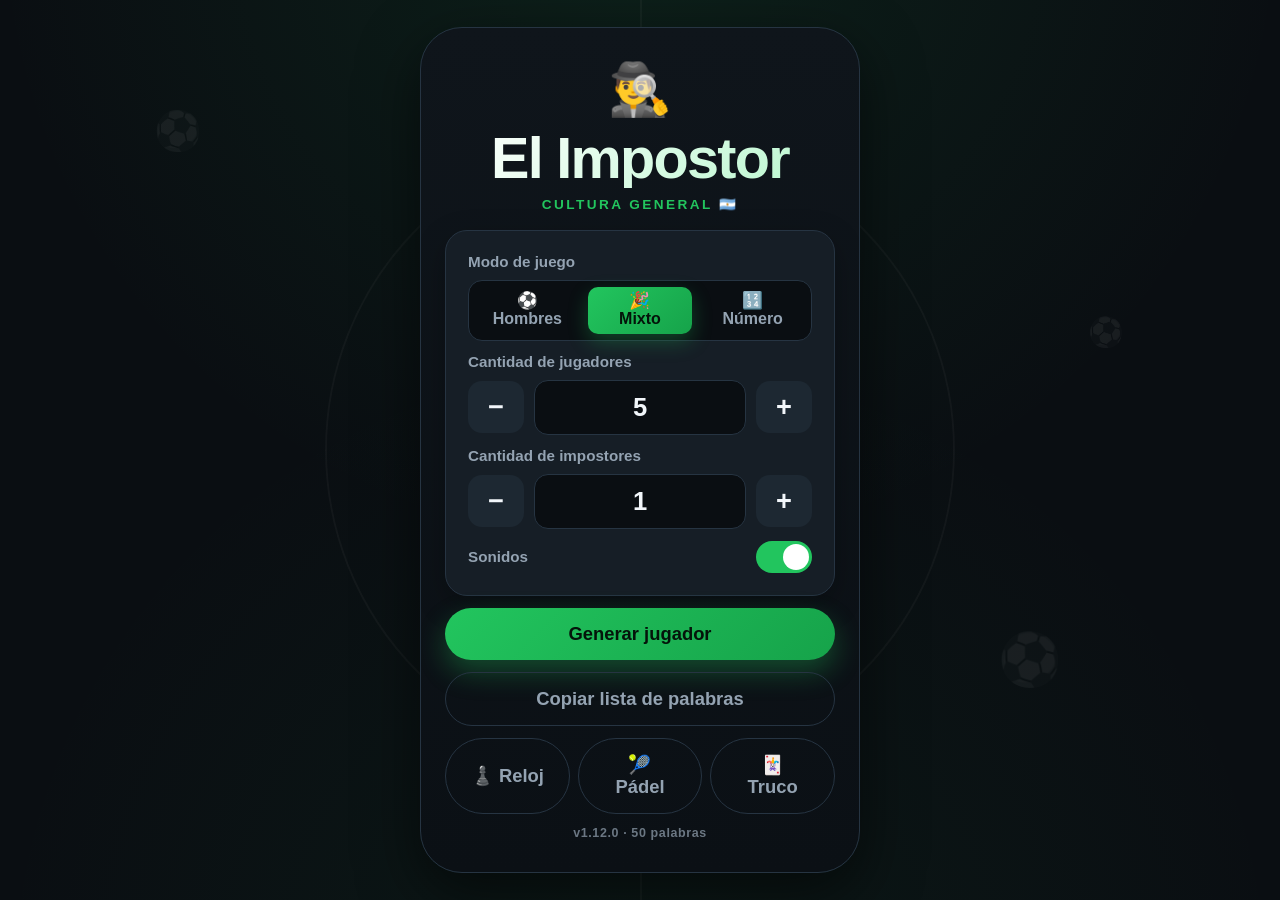
==== commit 6567f20c: "Truco: contador a 15 o 30 con fósforos, deshacer y partido guardado Nueva pantalla 🃏 Truco junto a R" ====
--- a/index.html
+++ b/index.html
@@ -8,7 +8,7 @@
   <meta name="apple-mobile-web-app-capable" content="yes" />
   <meta name="apple-mobile-web-app-status-bar-style" content="black-translucent" />
   <title>El Impostor 🕵️‍♂️ · Fútbol, Mixto o Número</title>
-  <link rel="stylesheet" href="styles.css?v=1.11.0" />
+  <link rel="stylesheet" href="styles.css?v=1.12.0" />
 </head>
 <body>
   <!-- Fondo decorativo sutil de fútbol (líneas de cancha + pelotas) -->
@@ -84,6 +84,7 @@
       <div class="extras-row">
         <button class="btn btn-ghost" id="btn-open-clock">♟️ Reloj</button>
         <button class="btn btn-ghost" id="btn-open-padel">🎾 Pádel</button>
+        <button class="btn btn-ghost" id="btn-open-truco">🃏 Truco</button>
       </div>
 
       <p class="version" id="app-version">v0.0.0</p>
@@ -410,10 +411,86 @@
       <button class="btn btn-ghost" id="padel-remote-deshacer" disabled>↺ Deshacer mi punto</button>
     </section>
 
+    <!-- ============ TRUCO · CONFIGURACIÓN ============ -->
+    <section class="screen" id="screen-truco-config" aria-label="Configurar truco">
+      <div class="brand">
+        <div class="brand-emoji">🃏</div>
+        <h1 class="title">Truco</h1>
+        <p class="subtitle">Contador</p>
+      </div>
+
+      <div class="card config-card">
+        <div class="field">
+          <span class="field-label">Se juega a</span>
+          <div class="segmented truco-metas" role="group" aria-label="Puntos para ganar">
+            <button type="button" class="seg-btn" data-meta="15">15</button>
+            <button type="button" class="seg-btn" data-meta="30">30</button>
+          </div>
+        </div>
+
+        <div class="field">
+          <span class="field-label">Equipos</span>
+          <div class="padel-nombres">
+            <input type="text" id="truco-nombre-a" class="text-input team-a" maxlength="14" placeholder="Nosotros" autocomplete="off" />
+            <input type="text" id="truco-nombre-b" class="text-input team-b" maxlength="14" placeholder="Ellos" autocomplete="off" />
+          </div>
+        </div>
+      </div>
+
+      <button class="btn btn-primary" id="btn-truco-seguir" hidden>Seguir partido</button>
+      <button class="btn btn-primary" id="btn-truco-empezar">Empezar</button>
+      <button type="button" class="link-btn" id="btn-truco-volver">Volver</button>
+    </section>
+
+    <!-- ============ TRUCO · TABLERO (tocar una columna = +1 para ese equipo) ============ -->
+    <section class="screen" id="screen-truco" aria-label="Tablero de truco">
+      <div class="truco-wrap">
+        <div class="truco-band">
+          <span class="truco-meta" id="truco-meta">A 30</span>
+          <div class="padel-controls">
+            <button type="button" class="clock-ctrl" id="truco-deshacer" aria-label="Deshacer">↺</button>
+            <button type="button" class="clock-ctrl" id="truco-salir" aria-label="Salir">✕</button>
+          </div>
+        </div>
+
+        <div class="truco-cols">
+          <div class="truco-col team-a">
+            <button type="button" class="truco-tap" id="truco-tap-a">
+              <span class="truco-name" id="truco-name-a">Nosotros</span>
+              <span class="truco-pts" id="truco-pts-a">0</span>
+              <span class="truco-etapa" id="truco-etapa-a"></span>
+              <span class="truco-fosforos" id="truco-fosforos-a"></span>
+            </button>
+            <button type="button" class="truco-menos" id="truco-menos-a" aria-label="Restar un punto">−</button>
+          </div>
+          <div class="truco-col team-b">
+            <button type="button" class="truco-tap" id="truco-tap-b">
+              <span class="truco-name" id="truco-name-b">Ellos</span>
+              <span class="truco-pts" id="truco-pts-b">0</span>
+              <span class="truco-etapa" id="truco-etapa-b"></span>
+              <span class="truco-fosforos" id="truco-fosforos-b"></span>
+            </button>
+            <button type="button" class="truco-menos" id="truco-menos-b" aria-label="Restar un punto">−</button>
+          </div>
+        </div>
+
+        <div class="padel-fin" id="truco-fin" hidden>
+          <div class="card padel-fin-card">
+            <p class="final-emoji">🏆🃏</p>
+            <h2 class="final-title" id="truco-fin-titulo">¡Ganó Nosotros!</h2>
+            <p class="padel-fin-sets" id="truco-fin-total"></p>
+          </div>
+          <button class="btn btn-primary" id="btn-truco-revancha">Revancha</button>
+          <button type="button" class="link-btn" id="truco-fin-deshacer">↺ Deshacer</button>
+        </div>
+      </div>
+    </section>
+
   </main>
 
-  <script src="script.js?v=1.11.0" defer></script>
-  <script src="padel-reglas.js?v=1.11.0" defer></script>
-  <script src="padel.js?v=1.11.0" defer></script>
+  <script src="script.js?v=1.12.0" defer></script>
+  <script src="padel-reglas.js?v=1.12.0" defer></script>
+  <script src="padel.js?v=1.12.0" defer></script>
+  <script src="truco.js?v=1.12.0" defer></script>
 </body>
 </html>
--- a/styles.css
+++ b/styles.css
@@ -668,8 +668,8 @@
 /* ===================================================================
    Pádel
    =================================================================== */
-/* Reloj y Pádel lado a lado en la pantalla principal */
-.extras-row { display: grid; grid-template-columns: 1fr 1fr; gap: 10px; }
+/* Reloj, Pádel y Truco lado a lado en la pantalla principal */
+.extras-row { display: grid; grid-template-columns: repeat(3, 1fr); gap: 8px; }
 .extras-row .btn { padding-left: 10px; padding-right: 10px; }
 
 /* nombres de los equipos */
@@ -1011,3 +1011,110 @@
 @media (prefers-reduced-motion: reduce) {
   *, *::before, *::after { animation-duration: 0.01ms !important; transition-duration: 0.01ms !important; }
 }
+
+/* ===================================================================
+   Truco
+   =================================================================== */
+.truco-metas { grid-template-columns: 1fr 1fr; }
+.truco-metas .seg-btn { font-size: 1.3rem; font-weight: 900; }
+
+#screen-truco { padding: 0; gap: 0; overflow: hidden; }
+.truco-wrap { position: relative; height: 100%; display: flex; flex-direction: column; }
+
+.truco-band {
+  flex: none;
+  display: flex;
+  align-items: center;
+  justify-content: space-between;
+  padding: max(env(safe-area-inset-top), 10px) 14px 10px;
+  background: var(--bg-2);
+  border-bottom: 1px solid var(--border);
+}
+.truco-meta { font-size: 1.05rem; font-weight: 800; color: var(--text-soft); letter-spacing: 0.06em; text-transform: uppercase; }
+
+.truco-cols { flex: 1; min-height: 0; display: grid; grid-template-columns: 1fr 1fr; }
+.truco-col { display: flex; flex-direction: column; min-height: 0; min-width: 0; }
+.truco-col.team-a { border-right: 1px solid var(--border); background: linear-gradient(180deg, #10291a, var(--card)); }
+.truco-col.team-b { background: linear-gradient(180deg, #0d2433, var(--card)); }
+
+.truco-tap {
+  flex: 1;
+  min-height: 0;
+  display: flex;
+  flex-direction: column;
+  align-items: center;
+  gap: 4px;
+  padding: 14px 8px 8px;
+  border: none;
+  background: transparent;
+  color: var(--text);
+  font-family: inherit;
+  cursor: pointer;
+  overflow: hidden;
+}
+.truco-tap:active { filter: brightness(1.15); }
+.truco-tap.is-flash { animation: padel-flash 0.45s var(--ease); }
+
+.truco-name {
+  max-width: 100%;
+  font-size: 1rem;
+  font-weight: 800;
+  text-transform: uppercase;
+  letter-spacing: 0.08em;
+  overflow: hidden;
+  text-overflow: ellipsis;
+  white-space: nowrap;
+}
+.team-a .truco-name { color: var(--team-a); }
+.team-b .truco-name { color: var(--team-b); }
+.truco-pts {
+  font-size: clamp(3.4rem, 18vw, 5rem);
+  font-weight: 900;
+  line-height: 1;
+  font-variant-numeric: tabular-nums;
+}
+.truco-etapa { min-height: 1.1em; font-size: 0.8rem; font-weight: 700; color: #fbbf24; text-transform: uppercase; letter-spacing: 0.1em; }
+
+/* fósforos: un cuadradito por cada 5 puntos */
+.truco-fosforos {
+  flex: 1;
+  min-height: 0;
+  width: 100%;
+  display: flex;
+  flex-direction: column;
+  align-items: center;
+  justify-content: space-evenly;
+  gap: 4px;
+  margin-top: 6px;
+}
+.truco-cuadro { width: auto; height: min(64px, 7.5dvh); flex: none; }
+.truco-cuadro path { stroke-width: 4; stroke-linecap: round; fill: none; }
+.truco-cuadro path.off { stroke: rgba(255, 255, 255, 0.07); }
+.team-a .truco-cuadro path.on { stroke: var(--team-a); }
+.team-b .truco-cuadro path.on { stroke: var(--team-b); }
+.truco-raya {
+  align-self: stretch;
+  border-top: 2px dashed var(--border);
+  padding-top: 2px;
+  font-size: 0.7rem;
+  font-weight: 700;
+  color: var(--text-soft);
+  text-align: center;
+  text-transform: uppercase;
+  letter-spacing: 0.1em;
+}
+
+.truco-menos {
+  flex: none;
+  margin: 0 12px max(env(safe-area-inset-bottom), 12px);
+  height: 48px;
+  border-radius: var(--radius-sm);
+  border: 1px solid var(--border);
+  background: var(--bg-2);
+  color: var(--text);
+  font-size: 1.6rem;
+  font-weight: 800;
+  cursor: pointer;
+}
+.truco-menos:active { transform: scale(0.96); }
+.truco-menos:disabled { opacity: 0.35; }
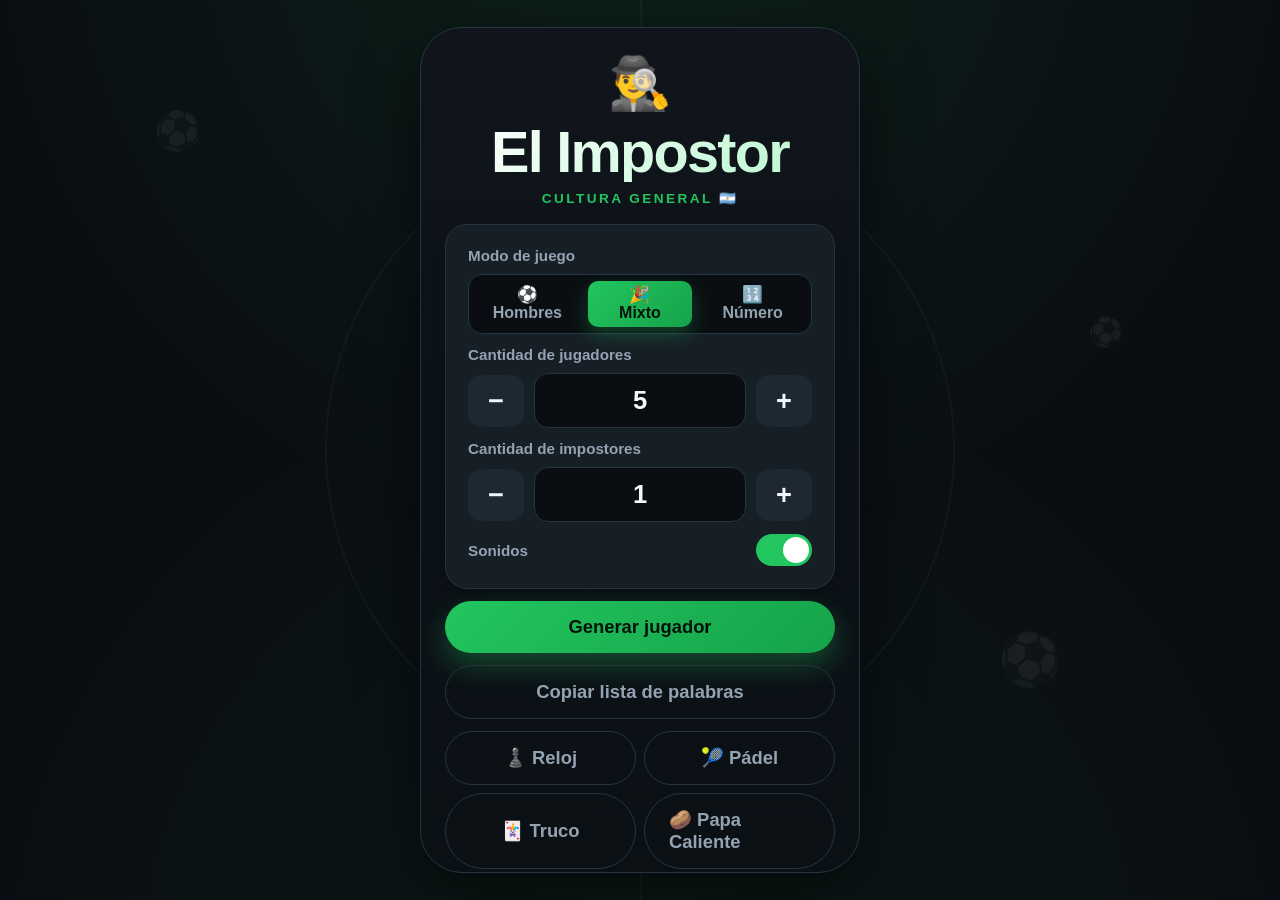
==== commit 33f3a806: "v1.13.0: Papa Caliente, juego de categorías en un celular u online por código Hecho-por: Thomas Loek" ====
--- a/index.html
+++ b/index.html
@@ -8,7 +8,7 @@
   <meta name="apple-mobile-web-app-capable" content="yes" />
   <meta name="apple-mobile-web-app-status-bar-style" content="black-translucent" />
   <title>El Impostor 🕵️‍♂️ · Fútbol, Mixto o Número</title>
-  <link rel="stylesheet" href="styles.css?v=1.12.0" />
+  <link rel="stylesheet" href="styles.css?v=1.13.0" />
 </head>
 <body>
   <!-- Fondo decorativo sutil de fútbol (líneas de cancha + pelotas) -->
@@ -85,6 +85,7 @@
         <button class="btn btn-ghost" id="btn-open-clock">♟️ Reloj</button>
         <button class="btn btn-ghost" id="btn-open-padel">🎾 Pádel</button>
         <button class="btn btn-ghost" id="btn-open-truco">🃏 Truco</button>
+        <a class="btn btn-ghost" id="btn-open-papa" href="papa.html">🥔 Papa Caliente</a>
       </div>
 
       <p class="version" id="app-version">v0.0.0</p>
@@ -488,9 +489,9 @@
 
   </main>
 
-  <script src="script.js?v=1.12.0" defer></script>
-  <script src="padel-reglas.js?v=1.12.0" defer></script>
-  <script src="padel.js?v=1.12.0" defer></script>
-  <script src="truco.js?v=1.12.0" defer></script>
+  <script src="script.js?v=1.13.0" defer></script>
+  <script src="padel-reglas.js?v=1.13.0" defer></script>
+  <script src="padel.js?v=1.13.0" defer></script>
+  <script src="truco.js?v=1.13.0" defer></script>
 </body>
 </html>
--- a/styles.css
+++ b/styles.css
@@ -669,7 +669,8 @@
    Pádel
    =================================================================== */
 /* Reloj, Pádel y Truco lado a lado en la pantalla principal */
-.extras-row { display: grid; grid-template-columns: repeat(3, 1fr); gap: 8px; }
+.extras-row { display: grid; grid-template-columns: repeat(2, 1fr); gap: 8px; }
+.extras-row a.btn { display: flex; align-items: center; justify-content: center; text-decoration: none; }
 .extras-row .btn { padding-left: 10px; padding-right: 10px; }
 
 /* nombres de los equipos */
